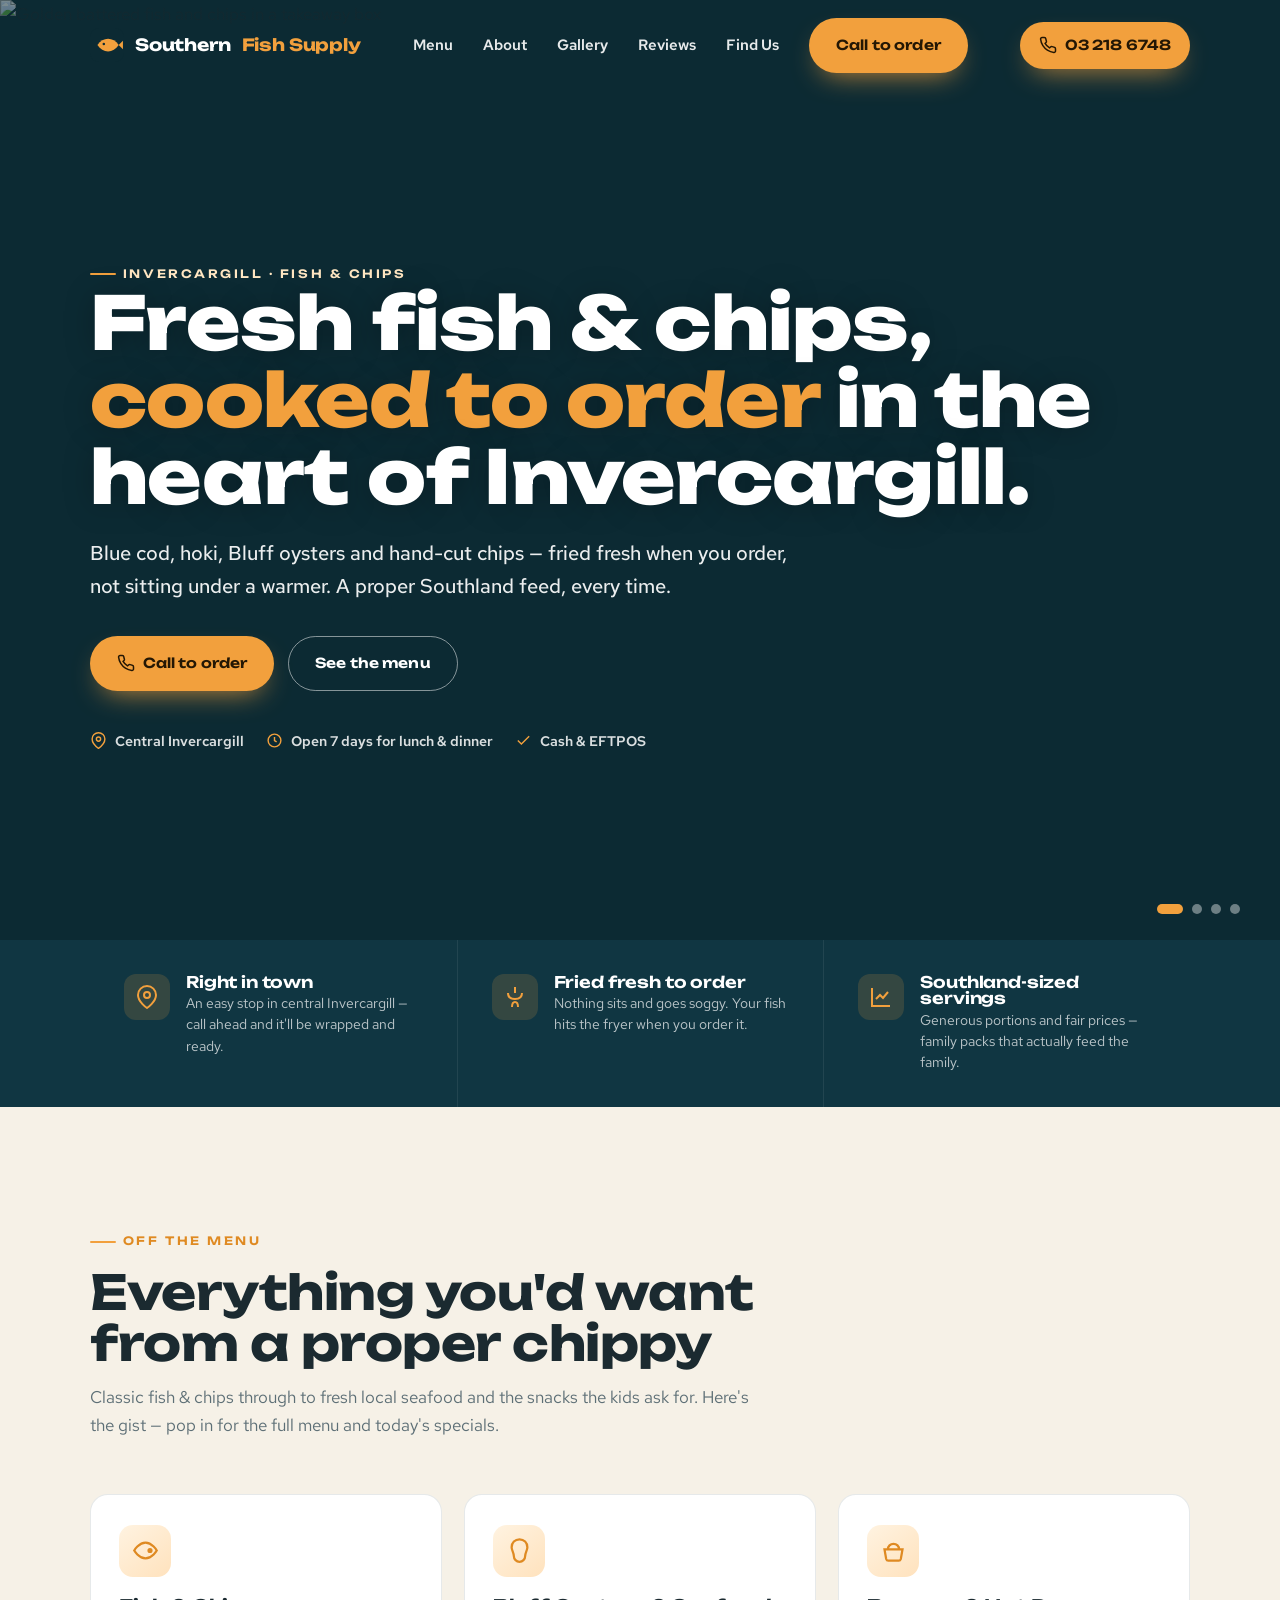
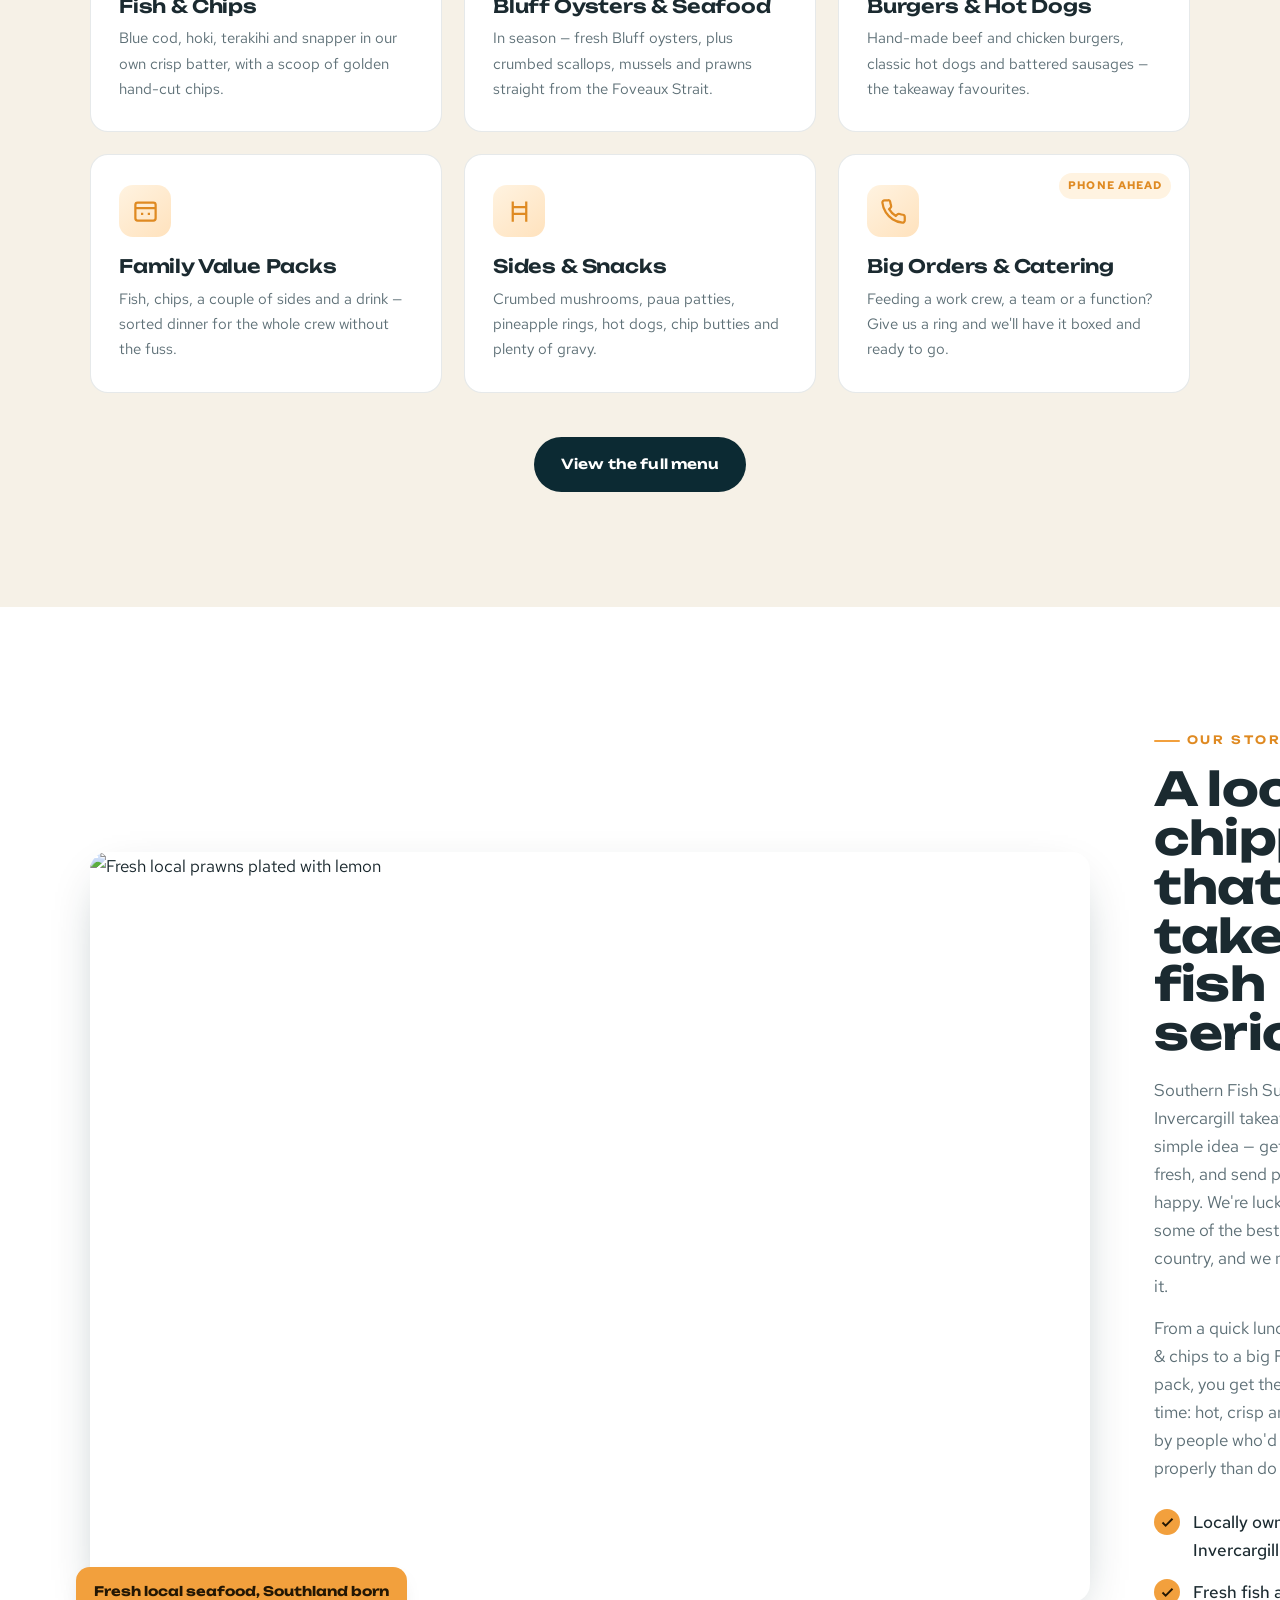
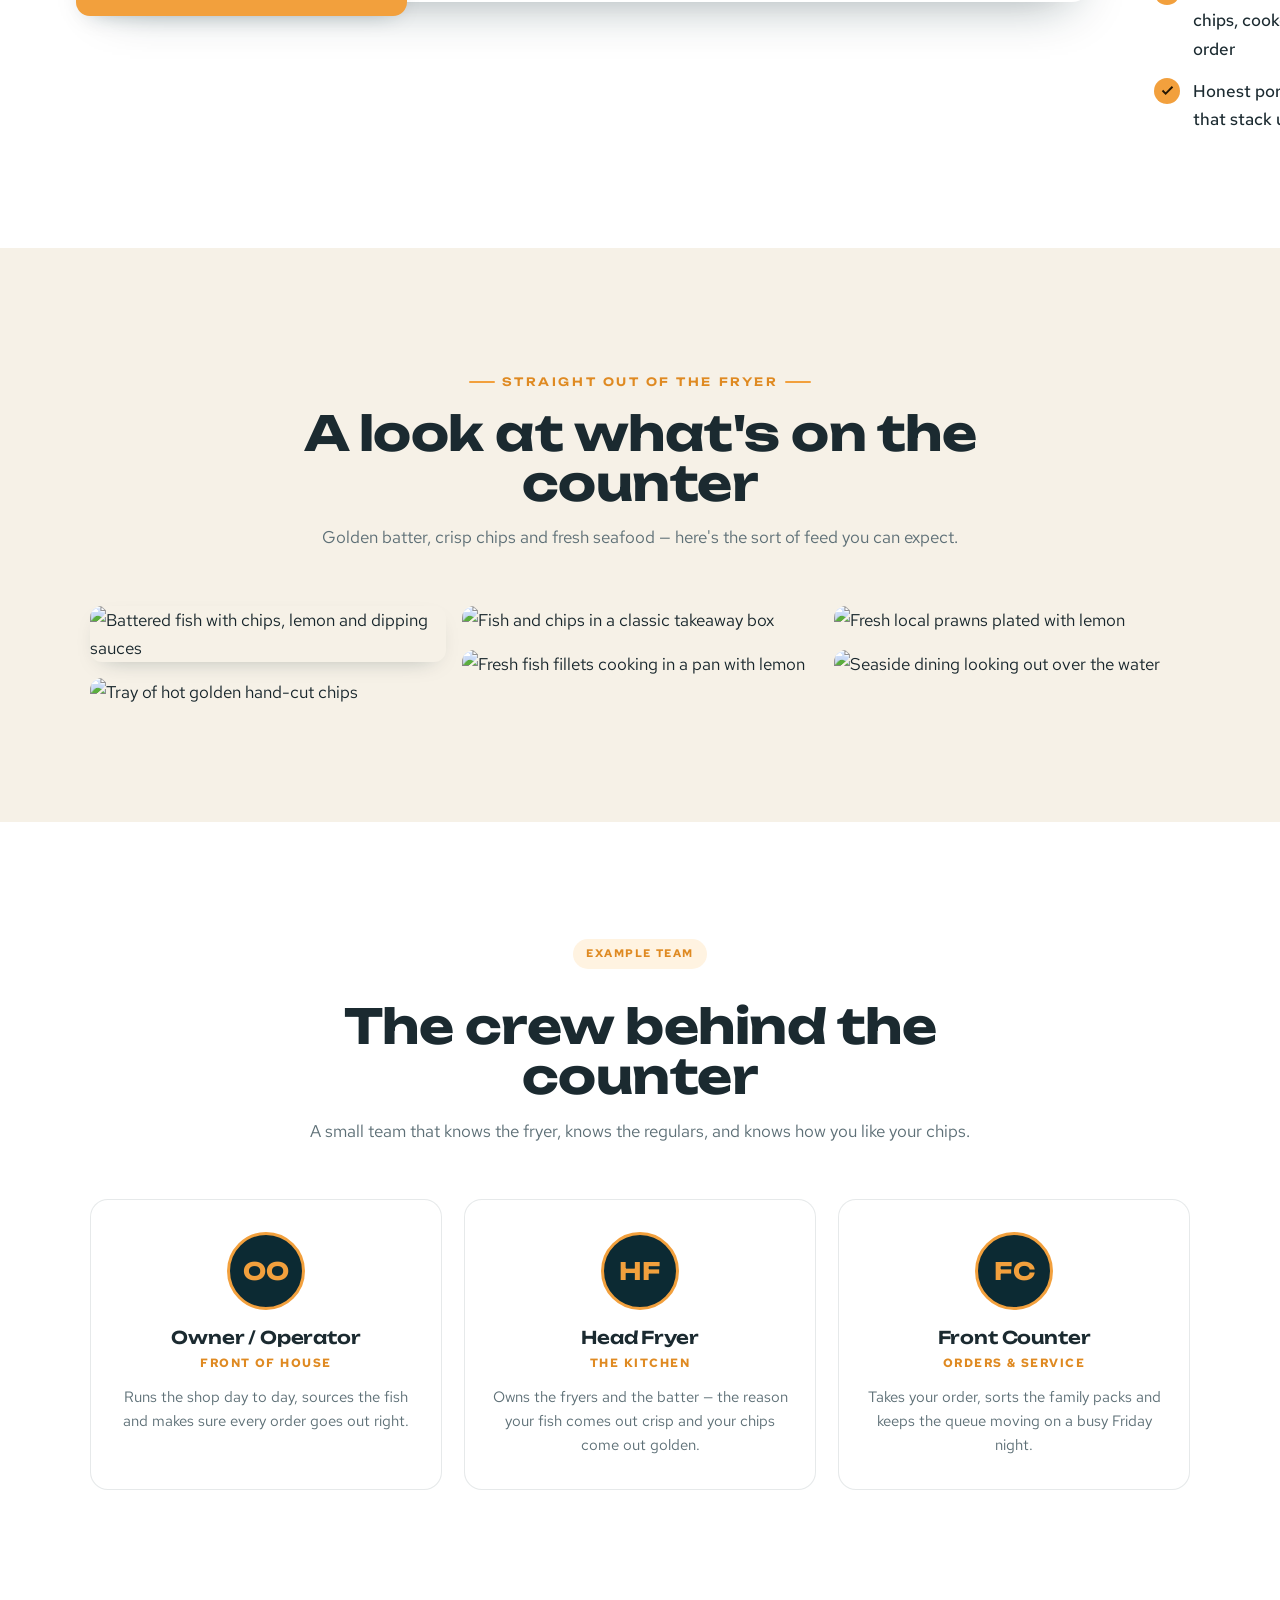
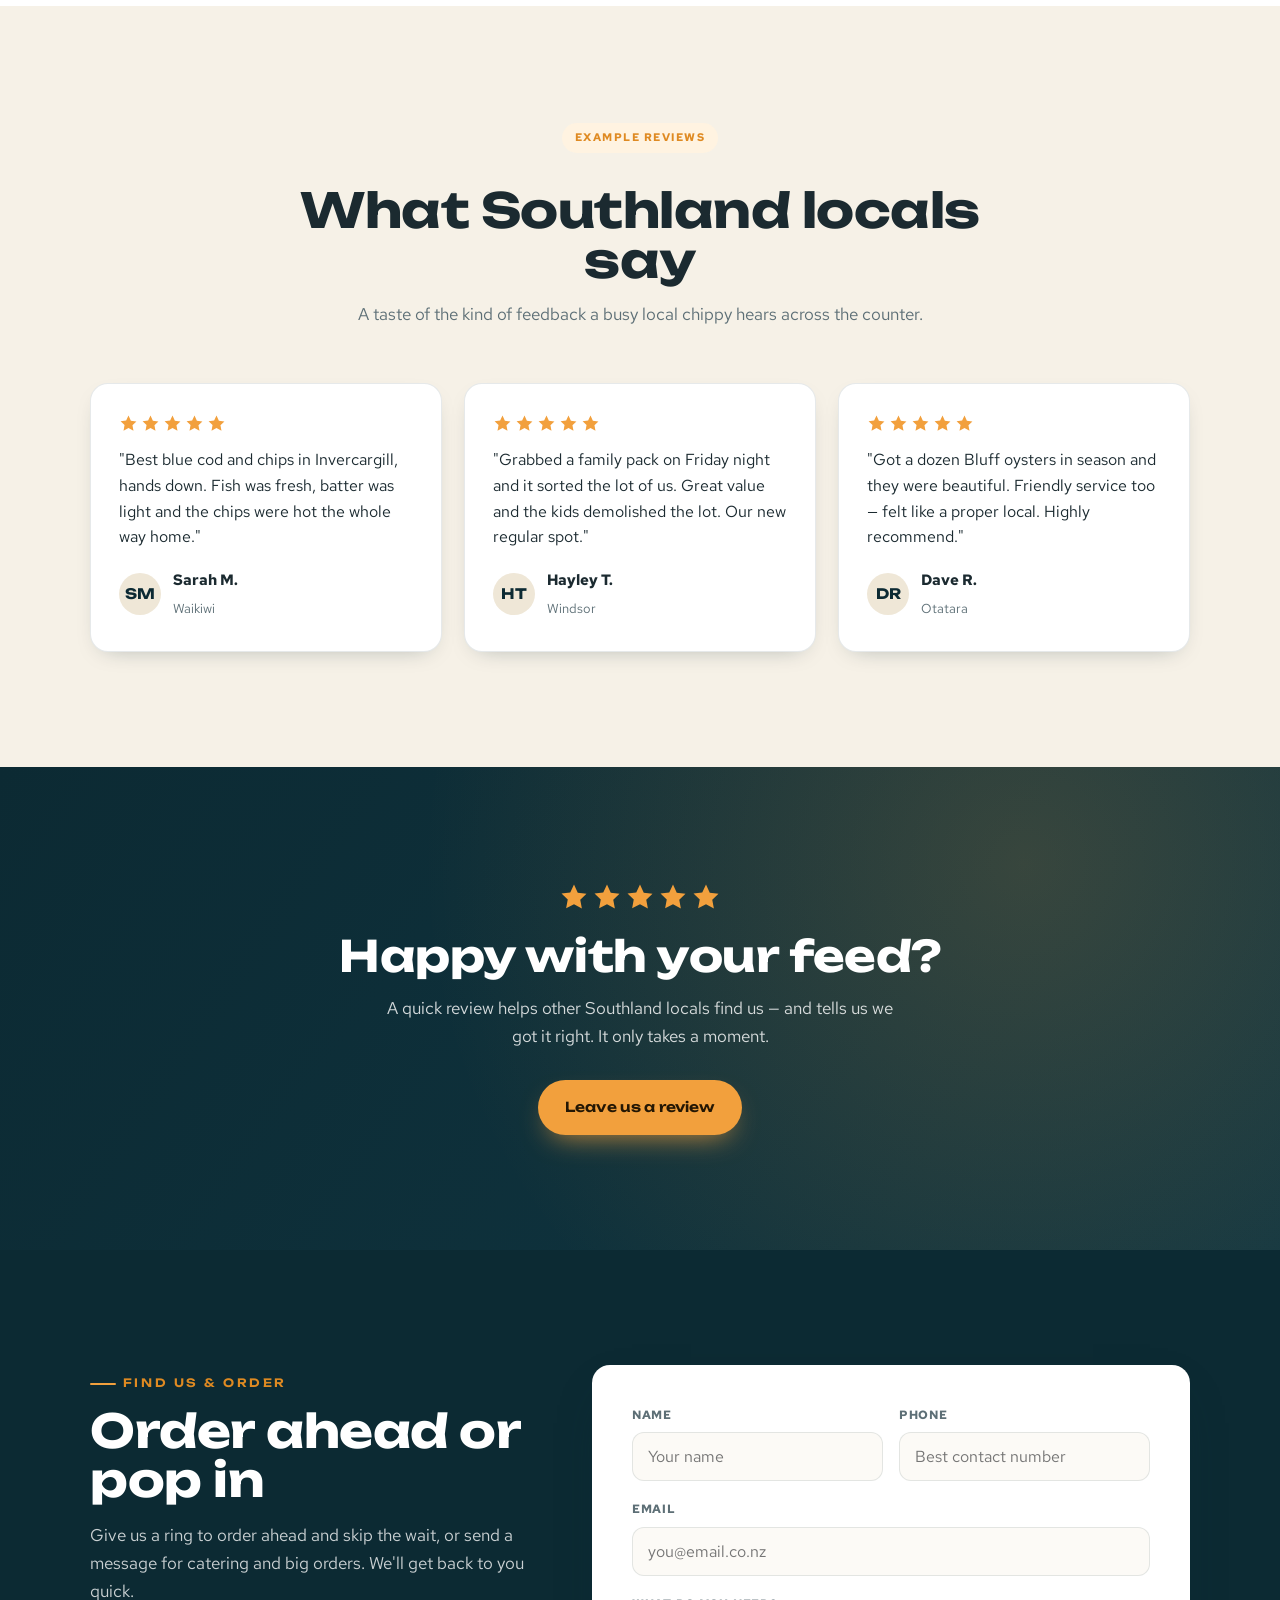
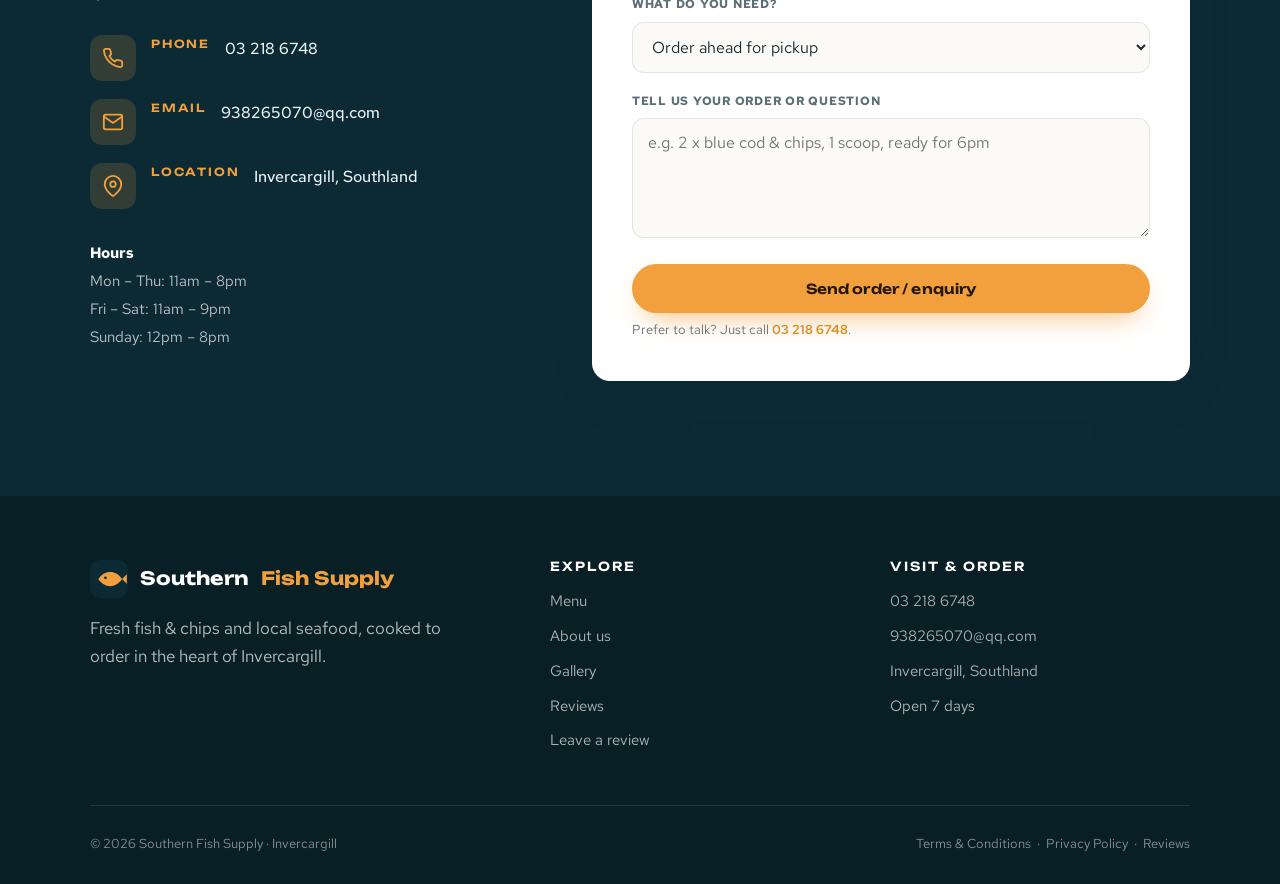
==== index.html @ b146ab77 "Initial build: Southern Fish Supply" ====
<!DOCTYPE html>
<html lang="en-NZ">
<head>
<meta charset="UTF-8">
<meta name="viewport" content="width=device-width, initial-scale=1">
<title>Southern Fish Supply | Fish &amp; Chips, Invercargill</title>
<meta name="description" content="Fresh fish &amp; chips cooked to order in the heart of Invercargill. Blue cod, Bluff oysters, hand-cut chips and family packs from Southern Fish Supply.">
<link rel="icon" href="favicon.svg" type="image/svg+xml">
<meta property="og:type" content="website">
<meta property="og:title" content="Southern Fish Supply | Fish & Chips, Invercargill">
<meta property="og:description" content="Fresh fish & chips cooked to order in the heart of Invercargill — blue cod, Bluff oysters, hand-cut chips and big family packs.">
<meta property="og:image" content="https://images.unsplash.com/photo-1580217593608-61931cefc821?auto=format&fit=crop&w=1200&q=72">
<link rel="preconnect" href="https://fonts.googleapis.com">
<link rel="preconnect" href="https://fonts.gstatic.com" crossorigin>
<link href="https://fonts.googleapis.com/css2?family=Unbounded:wght@400;600;700;800&family=Red+Hat+Text:ital,wght@0,400;0,500;0,600;0,700;1,400&display=swap" rel="stylesheet">
<link rel="preconnect" href="https://images.unsplash.com">
<link rel="stylesheet" href="styles.css">
</head>
<body>

<!-- intro -->
<div id="intro">
  <div class="intro-mark">Southern <span>Fish Supply</span></div>
  <div class="intro-line"></div>
</div>

<!-- nav -->
<header class="nav">
  <div class="wrap nav-inner">
    <a href="index.html" class="brand"><img src="favicon.svg" alt="Southern Fish Supply logo">Southern <b>Fish&nbsp;Supply</b></a>
    <nav class="nav-links">
      <a class="lnk" href="#menu">Menu</a>
      <a class="lnk" href="#about">About</a>
      <a class="lnk" href="#gallery">Gallery</a>
      <a class="lnk" href="#reviews">Reviews</a>
      <a class="lnk" href="#contact">Find Us</a>
      <a class="btn btn-gold" href="tel:+6432186748">Call to order</a>
    </nav>
    <div class="nav-cta">
      <a class="btn btn-gold" href="tel:+6432186748" style="padding:11px 18px">
        <svg viewBox="0 0 24 24" fill="none" stroke="currentColor" stroke-width="2"><path d="M22 16.92v3a2 2 0 0 1-2.18 2 19.79 19.79 0 0 1-8.63-3.07 19.5 19.5 0 0 1-6-6 19.79 19.79 0 0 1-3.07-8.67A2 2 0 0 1 4.11 2h3a2 2 0 0 1 2 1.72c.13.96.36 1.9.7 2.81a2 2 0 0 1-.45 2.11L8.09 9.91a16 16 0 0 0 6 6l1.27-1.27a2 2 0 0 1 2.11-.45c.91.34 1.85.57 2.81.7A2 2 0 0 1 22 16.92z"/></svg>
        <span class="btn-phone-text">03 218 6748</span>
      </a>
      <button class="menu-btn" aria-label="Open menu"><span></span><span></span><span></span></button>
    </div>
  </div>
</header>

<!-- hero -->
<section class="hero" id="top">
  <div class="hero-slides">
    <div class="hero-slide active"><img src="https://images.unsplash.com/photo-1579208030886-b937da0925dc?auto=format&fit=crop&w=1900&q=72" alt="Golden battered fish and chips in a takeaway box" fetchpriority="high" width="1900" height="1267"></div>
    <div class="hero-slide"><img src="https://images.unsplash.com/photo-1580217593608-61931cefc821?auto=format&fit=crop&w=1900&q=72" alt="Battered fish with chips, lemon and sauces" loading="lazy" width="1900" height="1267"></div>
    <div class="hero-slide"><img src="https://images.unsplash.com/photo-1576107232684-1279f390859f?auto=format&fit=crop&w=1900&q=72" alt="Tray of hot golden hand-cut chips" loading="lazy" width="1900" height="1267"></div>
    <div class="hero-slide"><img src="https://images.unsplash.com/photo-1485921325833-c519f76c4927?auto=format&fit=crop&w=1900&q=72" alt="Fresh fish fillets cooking in a pan with lemon" loading="lazy" width="1900" height="1267"></div>
  </div>
  <div class="hero-scrim"></div>
  <div class="wrap hero-inner">
    <span class="eyebrow hero-eyebrow">Invercargill · Fish &amp; Chips</span>
    <h1>Fresh fish &amp; chips, <em>cooked to order</em> in the heart of Invercargill.</h1>
    <p class="hero-sub">Blue cod, hoki, Bluff oysters and hand-cut chips — fried fresh when you order, not sitting under a warmer. A proper Southland feed, every time.</p>
    <div class="hero-cta">
      <a class="btn btn-gold" href="tel:+6432186748">
        <svg viewBox="0 0 24 24" fill="none" stroke="currentColor" stroke-width="2"><path d="M22 16.92v3a2 2 0 0 1-2.18 2 19.79 19.79 0 0 1-8.63-3.07 19.5 19.5 0 0 1-6-6 19.79 19.79 0 0 1-3.07-8.67A2 2 0 0 1 4.11 2h3a2 2 0 0 1 2 1.72c.13.96.36 1.9.7 2.81a2 2 0 0 1-.45 2.11L8.09 9.91a16 16 0 0 0 6 6l1.27-1.27a2 2 0 0 1 2.11-.45c.91.34 1.85.57 2.81.7A2 2 0 0 1 22 16.92z"/></svg>
        Call to order
      </a>
      <a class="btn btn-ghost" href="#menu">See the menu</a>
    </div>
    <div class="hero-meta">
      <span><svg viewBox="0 0 24 24" fill="none" stroke="currentColor" stroke-width="2"><path d="M21 10c0 7-9 13-9 13s-9-6-9-13a9 9 0 0 1 18 0z"/><circle cx="12" cy="10" r="3"/></svg> Central Invercargill</span>
      <span><svg viewBox="0 0 24 24" fill="none" stroke="currentColor" stroke-width="2"><circle cx="12" cy="12" r="9"/><path d="M12 7v5l3 2"/></svg> Open 7 days for lunch &amp; dinner</span>
      <span><svg viewBox="0 0 24 24" fill="none" stroke="currentColor" stroke-width="2"><path d="M20 6 9 17l-5-5"/></svg> Cash &amp; EFTPOS</span>
    </div>
  </div>
  <div class="hero-dots">
    <button class="on" aria-label="Slide 1"></button>
    <button aria-label="Slide 2"></button>
    <button aria-label="Slide 3"></button>
    <button aria-label="Slide 4"></button>
  </div>
</section>

<!-- trust strip -->
<section class="trust">
  <div class="wrap">
    <div class="trust-grid">
      <div class="trust-item">
        <div class="ic"><svg viewBox="0 0 24 24" fill="none" stroke="currentColor" stroke-width="2"><path d="M21 10c0 7-9 13-9 13s-9-6-9-13a9 9 0 0 1 18 0z"/><circle cx="12" cy="10" r="3"/></svg></div>
        <div><h4>Right in town</h4><p>An easy stop in central Invercargill — call ahead and it'll be wrapped and ready.</p></div>
      </div>
      <div class="trust-item">
        <div class="ic"><svg viewBox="0 0 24 24" fill="none" stroke="currentColor" stroke-width="2"><path d="M12 2v6"/><path d="M5 8c0 4 3 6 7 6s7-2 7-6"/><path d="M9 22c0-3 1-5 3-5s3 2 3 5"/></svg></div>
        <div><h4>Fried fresh to order</h4><p>Nothing sits and goes soggy. Your fish hits the fryer when you order it.</p></div>
      </div>
      <div class="trust-item">
        <div class="ic"><svg viewBox="0 0 24 24" fill="none" stroke="currentColor" stroke-width="2"><path d="M3 3v18h18"/><path d="M7 14l4-4 3 3 5-6"/></svg></div>
        <div><h4>Southland-sized servings</h4><p>Generous portions and fair prices — family packs that actually feed the family.</p></div>
      </div>
    </div>
  </div>
</section>

<!-- menu / services -->
<section id="menu" class="bg-bone">
  <div class="wrap">
    <div class="sec-head reveal">
      <span class="eyebrow">Off the menu</span>
      <h2>Everything you'd want from a proper chippy</h2>
      <p>Classic fish &amp; chips through to fresh local seafood and the snacks the kids ask for. Here's the gist — pop in for the full menu and today's specials.</p>
    </div>
    <div class="cards">
      <div class="card reveal">
        <div class="ic"><svg viewBox="0 0 24 24" fill="none" stroke="currentColor" stroke-width="2"><path d="M2 12s4-7 10-7 10 7 10 7-4 7-10 7S2 12 2 12z"/><circle cx="16" cy="12" r="1.3" fill="currentColor"/></svg></div>
        <h3>Fish &amp; Chips</h3>
        <p>Blue cod, hoki, terakihi and snapper in our own crisp batter, with a scoop of golden hand-cut chips.</p>
      </div>
      <div class="card reveal d1">
        <div class="ic"><svg viewBox="0 0 24 24" fill="none" stroke="currentColor" stroke-width="2"><path d="M12 2C8 2 5 5 5 9c0 3 2 5 2 8a5 5 0 0 0 10 0c0-3 2-5 2-8 0-4-3-7-7-7z"/></svg></div>
        <h3>Bluff Oysters &amp; Seafood</h3>
        <p>In season — fresh Bluff oysters, plus crumbed scallops, mussels and prawns straight from the Foveaux Strait.</p>
      </div>
      <div class="card reveal d2">
        <div class="ic"><svg viewBox="0 0 24 24" fill="none" stroke="currentColor" stroke-width="2"><path d="M4 11h16l-1.5 8.5a2 2 0 0 1-2 1.5H7.5a2 2 0 0 1-2-1.5L4 11z"/><path d="M7 11a5 5 0 0 1 10 0"/></svg></div>
        <h3>Burgers &amp; Hot Dogs</h3>
        <p>Hand-made beef and chicken burgers, classic hot dogs and battered sausages — the takeaway favourites.</p>
      </div>
      <div class="card reveal">
        <div class="ic"><svg viewBox="0 0 24 24" fill="none" stroke="currentColor" stroke-width="2"><rect x="3" y="4" width="18" height="16" rx="2"/><path d="M3 9h18"/><path d="M8 14h2M14 14h2"/></svg></div>
        <h3>Family Value Packs</h3>
        <p>Fish, chips, a couple of sides and a drink — sorted dinner for the whole crew without the fuss.</p>
      </div>
      <div class="card reveal d1">
        <div class="ic"><svg viewBox="0 0 24 24" fill="none" stroke="currentColor" stroke-width="2"><path d="M6 3v18M18 3v18M6 8h12M6 14h12"/></svg></div>
        <h3>Sides &amp; Snacks</h3>
        <p>Crumbed mushrooms, paua patties, pineapple rings, hot dogs, chip butties and plenty of gravy.</p>
      </div>
      <div class="card reveal d2">
        <span class="tag">Phone ahead</span>
        <div class="ic"><svg viewBox="0 0 24 24" fill="none" stroke="currentColor" stroke-width="2"><path d="M22 16.92v3a2 2 0 0 1-2.18 2 19.79 19.79 0 0 1-8.63-3.07 19.5 19.5 0 0 1-6-6 19.79 19.79 0 0 1-3.07-8.67A2 2 0 0 1 4.11 2h3a2 2 0 0 1 2 1.72c.13.96.36 1.9.7 2.81a2 2 0 0 1-.45 2.11L8.09 9.91a16 16 0 0 0 6 6l1.27-1.27a2 2 0 0 1 2.11-.45c.91.34 1.85.57 2.81.7A2 2 0 0 1 22 16.92z"/></svg></div>
        <h3>Big Orders &amp; Catering</h3>
        <p>Feeding a work crew, a team or a function? Give us a ring and we'll have it boxed and ready to go.</p>
      </div>
    </div>
    <div style="text-align:center;margin-top:44px" class="reveal">
      <a class="btn btn-dark" href="menu.html">View the full menu</a>
    </div>
  </div>
</section>

<!-- about -->
<section id="about">
  <div class="wrap split">
    <div class="about-img reveal">
      <img src="https://images.unsplash.com/photo-1559737558-2f5a35f4523b?auto=format&fit=crop&w=1000&q=72" alt="Fresh local prawns plated with lemon" loading="lazy" width="1000" height="750">
      <div class="corner">Fresh local seafood, Southland born</div>
    </div>
    <div class="about-copy reveal d1">
      <span class="eyebrow">Our story</span>
      <h2>A local chippy that takes fish seriously</h2>
      <p>Southern Fish Supply is an Invercargill takeaway built on one simple idea — get good fish, cook it fresh, and send people home happy. We're lucky to sit so close to some of the best seafood in the country, and we make the most of it.</p>
      <p>From a quick lunchtime feed of fish &amp; chips to a big Friday-night family pack, you get the same thing every time: hot, crisp and made to order by people who'd rather do it properly than do it fast.</p>
      <ul class="checklist">
        <li><span class="tick"><svg viewBox="0 0 24 24" fill="none" stroke="currentColor" stroke-width="3"><path d="M20 6 9 17l-5-5"/></svg></span>Locally owned and run in Invercargill</li>
        <li><span class="tick"><svg viewBox="0 0 24 24" fill="none" stroke="currentColor" stroke-width="3"><path d="M20 6 9 17l-5-5"/></svg></span>Fresh fish and hand-cut chips, cooked when you order</li>
        <li><span class="tick"><svg viewBox="0 0 24 24" fill="none" stroke="currentColor" stroke-width="3"><path d="M20 6 9 17l-5-5"/></svg></span>Honest portions and prices that stack up</li>
      </ul>
    </div>
  </div>
</section>

<!-- gallery -->
<section id="gallery" class="bg-bone">
  <div class="wrap">
    <div class="sec-head center reveal">
      <span class="eyebrow center">Straight out of the fryer</span>
      <h2>A look at what's on the counter</h2>
      <p>Golden batter, crisp chips and fresh seafood — here's the sort of feed you can expect.</p>
    </div>
    <div class="gallery reveal">
      <figure><img src="https://images.unsplash.com/photo-1580217593608-61931cefc821?auto=format&w=800&q=70" alt="Battered fish with chips, lemon and dipping sauces" loading="lazy"></figure>
      <figure><img src="https://images.unsplash.com/photo-1576107232684-1279f390859f?auto=format&w=800&q=70" alt="Tray of hot golden hand-cut chips" loading="lazy"></figure>
      <figure><img src="https://images.unsplash.com/photo-1579208030886-b937da0925dc?auto=format&w=800&q=70" alt="Fish and chips in a classic takeaway box" loading="lazy"></figure>
      <figure><img src="https://images.unsplash.com/photo-1485921325833-c519f76c4927?auto=format&w=800&q=70" alt="Fresh fish fillets cooking in a pan with lemon" loading="lazy"></figure>
      <figure><img src="https://images.unsplash.com/photo-1559737558-2f5a35f4523b?auto=format&w=800&q=70" alt="Fresh local prawns plated with lemon" loading="lazy"></figure>
      <figure><img src="https://images.unsplash.com/photo-1559339352-11d035aa65de?auto=format&w=800&q=70" alt="Seaside dining looking out over the water" loading="lazy"></figure>
    </div>
  </div>
</section>

<!-- crew -->
<section id="crew">
  <div class="wrap">
    <div class="sec-head center reveal">
      <span class="badge">Example team</span>
      <h2>The crew behind the counter</h2>
      <p>A small team that knows the fryer, knows the regulars, and knows how you like your chips.</p>
    </div>
    <div class="crew">
      <div class="crew-card reveal">
        <div class="avatar">OO</div>
        <h3>Owner / Operator</h3>
        <div class="role-sub">Front of house</div>
        <p>Runs the shop day to day, sources the fish and makes sure every order goes out right.</p>
      </div>
      <div class="crew-card reveal d1">
        <div class="avatar">HF</div>
        <h3>Head Fryer</h3>
        <div class="role-sub">The kitchen</div>
        <p>Owns the fryers and the batter — the reason your fish comes out crisp and your chips come out golden.</p>
      </div>
      <div class="crew-card reveal d2">
        <div class="avatar">FC</div>
        <h3>Front Counter</h3>
        <div class="role-sub">Orders &amp; service</div>
        <p>Takes your order, sorts the family packs and keeps the queue moving on a busy Friday night.</p>
      </div>
    </div>
  </div>
</section>

<!-- reviews -->
<section id="reviews" class="bg-bone">
  <div class="wrap">
    <div class="sec-head center reveal">
      <span class="badge">Example reviews</span>
      <h2>What Southland locals say</h2>
      <p>A taste of the kind of feedback a busy local chippy hears across the counter.</p>
    </div>
    <div class="reviews">
      <div class="review-card reveal">
        <div class="stars">
          <svg viewBox="0 0 24 24" fill="currentColor"><path d="M12 2l3 6.5 7 .9-5 4.8 1.3 7-6.3-3.4L5.7 21l1.3-7-5-4.8 7-.9z"/></svg>
          <svg viewBox="0 0 24 24" fill="currentColor"><path d="M12 2l3 6.5 7 .9-5 4.8 1.3 7-6.3-3.4L5.7 21l1.3-7-5-4.8 7-.9z"/></svg>
          <svg viewBox="0 0 24 24" fill="currentColor"><path d="M12 2l3 6.5 7 .9-5 4.8 1.3 7-6.3-3.4L5.7 21l1.3-7-5-4.8 7-.9z"/></svg>
          <svg viewBox="0 0 24 24" fill="currentColor"><path d="M12 2l3 6.5 7 .9-5 4.8 1.3 7-6.3-3.4L5.7 21l1.3-7-5-4.8 7-.9z"/></svg>
          <svg viewBox="0 0 24 24" fill="currentColor"><path d="M12 2l3 6.5 7 .9-5 4.8 1.3 7-6.3-3.4L5.7 21l1.3-7-5-4.8 7-.9z"/></svg>
        </div>
        <p class="quote">"Best blue cod and chips in Invercargill, hands down. Fish was fresh, batter was light and the chips were hot the whole way home."</p>
        <div class="who"><span class="ini">SM</span><div><b>Sarah M.</b><span>Waikiwi</span></div></div>
      </div>
      <div class="review-card reveal d1">
        <div class="stars">
          <svg viewBox="0 0 24 24" fill="currentColor"><path d="M12 2l3 6.5 7 .9-5 4.8 1.3 7-6.3-3.4L5.7 21l1.3-7-5-4.8 7-.9z"/></svg>
          <svg viewBox="0 0 24 24" fill="currentColor"><path d="M12 2l3 6.5 7 .9-5 4.8 1.3 7-6.3-3.4L5.7 21l1.3-7-5-4.8 7-.9z"/></svg>
          <svg viewBox="0 0 24 24" fill="currentColor"><path d="M12 2l3 6.5 7 .9-5 4.8 1.3 7-6.3-3.4L5.7 21l1.3-7-5-4.8 7-.9z"/></svg>
          <svg viewBox="0 0 24 24" fill="currentColor"><path d="M12 2l3 6.5 7 .9-5 4.8 1.3 7-6.3-3.4L5.7 21l1.3-7-5-4.8 7-.9z"/></svg>
          <svg viewBox="0 0 24 24" fill="currentColor"><path d="M12 2l3 6.5 7 .9-5 4.8 1.3 7-6.3-3.4L5.7 21l1.3-7-5-4.8 7-.9z"/></svg>
        </div>
        <p class="quote">"Grabbed a family pack on Friday night and it sorted the lot of us. Great value and the kids demolished the lot. Our new regular spot."</p>
        <div class="who"><span class="ini">HT</span><div><b>Hayley T.</b><span>Windsor</span></div></div>
      </div>
      <div class="review-card reveal d2">
        <div class="stars">
          <svg viewBox="0 0 24 24" fill="currentColor"><path d="M12 2l3 6.5 7 .9-5 4.8 1.3 7-6.3-3.4L5.7 21l1.3-7-5-4.8 7-.9z"/></svg>
          <svg viewBox="0 0 24 24" fill="currentColor"><path d="M12 2l3 6.5 7 .9-5 4.8 1.3 7-6.3-3.4L5.7 21l1.3-7-5-4.8 7-.9z"/></svg>
          <svg viewBox="0 0 24 24" fill="currentColor"><path d="M12 2l3 6.5 7 .9-5 4.8 1.3 7-6.3-3.4L5.7 21l1.3-7-5-4.8 7-.9z"/></svg>
          <svg viewBox="0 0 24 24" fill="currentColor"><path d="M12 2l3 6.5 7 .9-5 4.8 1.3 7-6.3-3.4L5.7 21l1.3-7-5-4.8 7-.9z"/></svg>
          <svg viewBox="0 0 24 24" fill="currentColor"><path d="M12 2l3 6.5 7 .9-5 4.8 1.3 7-6.3-3.4L5.7 21l1.3-7-5-4.8 7-.9z"/></svg>
        </div>
        <p class="quote">"Got a dozen Bluff oysters in season and they were beautiful. Friendly service too — felt like a proper local. Highly recommend."</p>
        <div class="who"><span class="ini">DR</span><div><b>Dave R.</b><span>Otatara</span></div></div>
      </div>
    </div>
  </div>
</section>

<!-- review funnel banner -->
<section class="funnel">
  <div class="wrap">
    <div class="stars reveal">
      <svg viewBox="0 0 24 24" fill="currentColor"><path d="M12 2l3 6.5 7 .9-5 4.8 1.3 7-6.3-3.4L5.7 21l1.3-7-5-4.8 7-.9z"/></svg>
      <svg viewBox="0 0 24 24" fill="currentColor"><path d="M12 2l3 6.5 7 .9-5 4.8 1.3 7-6.3-3.4L5.7 21l1.3-7-5-4.8 7-.9z"/></svg>
      <svg viewBox="0 0 24 24" fill="currentColor"><path d="M12 2l3 6.5 7 .9-5 4.8 1.3 7-6.3-3.4L5.7 21l1.3-7-5-4.8 7-.9z"/></svg>
      <svg viewBox="0 0 24 24" fill="currentColor"><path d="M12 2l3 6.5 7 .9-5 4.8 1.3 7-6.3-3.4L5.7 21l1.3-7-5-4.8 7-.9z"/></svg>
      <svg viewBox="0 0 24 24" fill="currentColor"><path d="M12 2l3 6.5 7 .9-5 4.8 1.3 7-6.3-3.4L5.7 21l1.3-7-5-4.8 7-.9z"/></svg>
    </div>
    <h2 class="reveal">Happy with your feed?</h2>
    <p class="reveal d1">A quick review helps other Southland locals find us — and tells us we got it right. It only takes a moment.</p>
    <a class="btn btn-gold reveal d2" href="review.html">Leave us a review</a>
  </div>
</section>

<!-- contact -->
<section id="contact" class="bg-sea">
  <div class="wrap contact-grid">
    <div class="contact-info reveal">
      <span class="eyebrow">Find us &amp; order</span>
      <h2>Order ahead or pop in</h2>
      <p class="lead">Give us a ring to order ahead and skip the wait, or send a message for catering and big orders. We'll get back to you quick.</p>
      <div class="cinfo">
        <a href="tel:+6432186748">
          <div class="ic"><svg viewBox="0 0 24 24" fill="none" stroke="currentColor" stroke-width="2"><path d="M22 16.92v3a2 2 0 0 1-2.18 2 19.79 19.79 0 0 1-8.63-3.07 19.5 19.5 0 0 1-6-6 19.79 19.79 0 0 1-3.07-8.67A2 2 0 0 1 4.11 2h3a2 2 0 0 1 2 1.72c.13.96.36 1.9.7 2.81a2 2 0 0 1-.45 2.11L8.09 9.91a16 16 0 0 0 6 6l1.27-1.27a2 2 0 0 1 2.11-.45c.91.34 1.85.57 2.81.7A2 2 0 0 1 22 16.92z"/></svg></div>
          <div><b>Phone</b><span>03 218 6748</span></div>
        </a>
        <a href="mailto:938265070@qq.com">
          <div class="ic"><svg viewBox="0 0 24 24" fill="none" stroke="currentColor" stroke-width="2"><rect x="2" y="4" width="20" height="16" rx="2"/><path d="m2 6 10 7L22 6"/></svg></div>
          <div><b>Email</b><span>938265070@qq.com</span></div>
        </a>
        <div>
          <div class="ic"><svg viewBox="0 0 24 24" fill="none" stroke="currentColor" stroke-width="2"><path d="M21 10c0 7-9 13-9 13s-9-6-9-13a9 9 0 0 1 18 0z"/><circle cx="12" cy="10" r="3"/></svg></div>
          <div><b>Location</b><span>Invercargill, Southland</span></div>
        </div>
      </div>
      <p class="hours">
        <b>Hours</b><br>
        Mon – Thu: 11am – 8pm<br>
        Fri – Sat: 11am – 9pm<br>
        Sunday: 12pm – 8pm
      </p>
    </div>
    <div class="reveal d1">
      <form class="card-form" action="https://formsubmit.co/ajax/938265070@qq.com" method="POST" data-ajax>
        <input type="hidden" name="_subject" value="New order/enquiry — Southern Fish Supply website">
        <input type="hidden" name="_template" value="table">
        <input type="hidden" name="_captcha" value="false">
        <div class="field-row">
          <div class="field">
            <label for="name">Name</label>
            <input id="name" name="Name" type="text" required placeholder="Your name">
          </div>
          <div class="field">
            <label for="phone">Phone</label>
            <input id="phone" name="Phone" type="tel" required placeholder="Best contact number">
          </div>
        </div>
        <div class="field">
          <label for="email">Email</label>
          <input id="email" name="Email" type="email" placeholder="you@email.co.nz">
        </div>
        <div class="field">
          <label for="otype">What do you need?</label>
          <select id="otype" name="Enquiry type">
            <option>Order ahead for pickup</option>
            <option>Family / value pack</option>
            <option>Catering or large order</option>
            <option>General question</option>
          </select>
        </div>
        <div class="field">
          <label for="msg">Tell us your order or question</label>
          <textarea id="msg" name="Message" required placeholder="e.g. 2 x blue cod &amp; chips, 1 scoop, ready for 6pm"></textarea>
        </div>
        <button class="btn btn-gold" type="submit" style="width:100%">Send order / enquiry</button>
        <p class="form-note">Prefer to talk? Just call <a href="tel:+6432186748" style="color:var(--gold-deep);font-weight:600">03 218 6748</a>.</p>
      </form>
      <div class="form-success">
        <div class="big"><svg viewBox="0 0 24 24" fill="none" stroke="currentColor" stroke-width="3"><path d="M20 6 9 17l-5-5"/></svg></div>
        <h3>Thanks — message sent!</h3>
        <p>We've got your order/enquiry and we'll be in touch shortly. Hungry now? Give us a call on 03 218 6748.</p>
      </div>
    </div>
  </div>
</section>

<!-- footer -->
<footer class="foot">
  <div class="wrap">
    <div class="foot-top">
      <div>
        <div class="foot-brand"><img src="favicon.svg" alt="">Southern <b>Fish&nbsp;Supply</b></div>
        <p style="max-width:34ch">Fresh fish &amp; chips and local seafood, cooked to order in the heart of Invercargill.</p>
      </div>
      <div class="foot-col">
        <h4>Explore</h4>
        <a href="#menu">Menu</a>
        <a href="#about">About us</a>
        <a href="#gallery">Gallery</a>
        <a href="#reviews">Reviews</a>
        <a href="review.html">Leave a review</a>
      </div>
      <div class="foot-col">
        <h4>Visit &amp; order</h4>
        <a href="tel:+6432186748">03 218 6748</a>
        <a href="mailto:938265070@qq.com">938265070@qq.com</a>
        <p>Invercargill, Southland</p>
        <p>Open 7 days</p>
      </div>
    </div>
    <div class="foot-bottom">
      <span>© <span id="yr">2026</span> Southern Fish Supply · Invercargill</span>
      <span>
        <a href="terms.html">Terms &amp; Conditions</a> &nbsp;·&nbsp;
        <a href="privacy.html">Privacy Policy</a> &nbsp;·&nbsp;
        <a href="review.html">Reviews</a>
      </span>
    </div>
  </div>
</footer>

<script src="script.js"></script>
</body>
</html>
---- styles.css ----
/* ===========================================================
   Southern Fish Supply — shared styles
   Archetype: Fresh  |  Fonts: Unbounded + Red Hat Text
   Accent: batter gold (#f2a03d)  |  Anchor: deep sea (#0c2a33)
   =========================================================== */

:root{
  --gold:#f2a03d;
  --gold-deep:#df8a22;
  --sea:#0c2a33;
  --sea-2:#103642;
  --ink:#1b2a30;
  --muted:#5d6f76;
  --bone:#f6f1e7;
  --bone-2:#efe7d7;
  --white:#ffffff;
  --line:rgba(16,40,48,.10);
  --radius:18px;
  --radius-sm:12px;
  --shadow:0 18px 50px -22px rgba(12,42,51,.45);
  --shadow-sm:0 8px 24px -14px rgba(12,42,51,.4);
  --maxw:1180px;
  --ease:cubic-bezier(.22,.61,.36,1);
}

*{box-sizing:border-box;margin:0;padding:0}
html{scroll-behavior:smooth;-webkit-text-size-adjust:100%}
body{
  font-family:"Red Hat Text",system-ui,sans-serif;
  color:var(--ink);
  background:var(--white);
  line-height:1.65;
  font-size:17px;
  overflow-x:hidden;
}
img{image-orientation:from-image;max-width:100%;display:block}
a{color:inherit;text-decoration:none}
h1,h2,h3,h4,.display{font-family:"Unbounded",system-ui,sans-serif;line-height:1.05;letter-spacing:-.01em;font-weight:700}

.wrap{max-width:var(--maxw);margin:0 auto;padding:0 clamp(20px,5vw,40px)}
.eyebrow{
  font-family:"Unbounded",sans-serif;font-weight:600;
  font-size:.72rem;letter-spacing:.22em;text-transform:uppercase;
  color:var(--gold-deep);display:inline-flex;align-items:center;gap:.6em;
}
.eyebrow::before{content:"";width:26px;height:2px;background:var(--gold);border-radius:2px}
.eyebrow.center::after{content:"";width:26px;height:2px;background:var(--gold);border-radius:2px}

section{padding:clamp(64px,9vw,118px) 0}
.bg-bone{background:var(--bone)}
.bg-bone-2{background:var(--bone-2)}
.bg-sea{background:var(--sea);color:#e9f1f2}

/* ---------- buttons ---------- */
.btn{
  display:inline-flex;align-items:center;justify-content:center;gap:.55em;
  font-family:"Unbounded",sans-serif;font-weight:600;font-size:.86rem;
  letter-spacing:.01em;padding:15px 26px;border-radius:999px;cursor:pointer;
  border:1.5px solid transparent;transition:transform .25s var(--ease),box-shadow .25s var(--ease),background .25s,color .25s;
  will-change:transform;white-space:nowrap;
}
.btn svg{width:18px;height:18px}
.btn-gold{background:var(--gold);color:#241704;box-shadow:0 12px 28px -12px rgba(242,160,61,.85)}
.btn-gold:hover{transform:translateY(-3px);background:var(--gold-deep);box-shadow:0 18px 34px -12px rgba(242,160,61,.9)}
.btn-ghost{background:transparent;border-color:rgba(255,255,255,.5);color:#fff}
.btn-ghost:hover{background:rgba(255,255,255,.12);transform:translateY(-3px)}
.btn-dark{background:var(--sea);color:#fff}
.btn-dark:hover{transform:translateY(-3px);background:var(--sea-2)}
.btn-outline{background:transparent;border-color:var(--ink);color:var(--ink)}
.btn-outline:hover{background:var(--ink);color:#fff;transform:translateY(-3px)}

/* ---------- intro overlay ---------- */
#intro{
  position:fixed;inset:0;z-index:2000;background:var(--sea);
  display:flex;align-items:center;justify-content:center;flex-direction:column;gap:18px;
  transition:opacity .7s var(--ease),visibility .7s;
}
#intro.gone{opacity:0;visibility:hidden}
.intro-mark{
  font-family:"Unbounded",sans-serif;font-weight:800;color:#fff;
  font-size:clamp(1.4rem,5vw,2.4rem);letter-spacing:.02em;
  opacity:0;transform:translateY(14px);animation:introUp .8s var(--ease) .15s forwards;
}
.intro-mark span{color:var(--gold)}
.intro-line{width:0;height:2px;background:var(--gold);border-radius:2px;animation:introLine 1.1s var(--ease) .45s forwards}
@keyframes introUp{to{opacity:1;transform:none}}
@keyframes introLine{to{width:150px}}

/* ---------- nav ---------- */
header.nav{
  position:fixed;top:0;left:0;right:0;z-index:1000;
  transition:background .35s,box-shadow .35s,padding .35s;
  padding:18px 0;
}
header.nav.scrolled{background:rgba(255,255,255,.92);backdrop-filter:blur(12px);box-shadow:0 4px 22px -16px rgba(12,42,51,.6);padding:11px 0}
.nav-inner{display:flex;align-items:center;justify-content:space-between;gap:20px}
.brand{display:flex;align-items:center;gap:11px;font-family:"Unbounded",sans-serif;font-weight:700;font-size:1.05rem;color:#fff;letter-spacing:-.01em}
.nav.scrolled .brand{color:var(--ink)}
.brand img{width:34px;height:34px;border-radius:9px}
.brand b{color:var(--gold)}
.nav-links{display:flex;align-items:center;gap:30px}
.nav-links a.lnk{font-weight:600;font-size:.92rem;color:rgba(255,255,255,.9);position:relative;transition:color .25s}
.nav.scrolled .nav-links a.lnk{color:var(--ink)}
.nav-links a.lnk::after{content:"";position:absolute;left:0;bottom:-6px;width:0;height:2px;background:var(--gold);transition:width .3s var(--ease)}
.nav-links a.lnk:hover::after{width:100%}
.nav-links a.lnk:hover{color:var(--gold)}
.nav-cta{display:flex;align-items:center;gap:12px}
.menu-btn{display:none;background:none;border:0;cursor:pointer;flex-direction:column;gap:5px;padding:6px}
.menu-btn span{width:24px;height:2px;background:#fff;border-radius:2px;transition:.3s}
.nav.scrolled .menu-btn span{background:var(--ink)}

@media(max-width:900px){
  .nav-links{
    position:fixed;inset:0 0 0 auto;width:min(80vw,320px);background:var(--sea);
    flex-direction:column;justify-content:center;gap:26px;transform:translateX(100%);
    transition:transform .4s var(--ease);box-shadow:-20px 0 60px -30px #000;
  }
  .nav-links.open{transform:none}
  .nav-links a.lnk{color:#fff;font-size:1.15rem}
  .nav.scrolled .nav-links a.lnk{color:#fff}
  .menu-btn{display:flex}
  .nav-cta .btn-phone-text{display:none}
}

/* ---------- hero ---------- */
.hero{position:relative;min-height:100svh;display:flex;align-items:flex-end;background:var(--sea);overflow:hidden}
.hero-slides{position:absolute;inset:0;z-index:0}
.hero-slide{position:absolute;inset:0;opacity:0;transition:opacity 1.6s var(--ease)}
.hero-slide img{width:100%;height:100%;object-fit:cover;filter:saturate(.92) contrast(1.04)}
.hero-slide.active{opacity:1}
.hero-scrim{position:absolute;inset:0;z-index:1;
  background:linear-gradient(180deg,rgba(12,42,51,.55) 0%,rgba(12,42,51,.42) 40%,rgba(12,42,51,.82) 100%);}
.hero-inner{position:relative;z-index:2;width:100%;padding-bottom:clamp(48px,8vh,96px);padding-top:140px}
.hero h1{color:#fff;font-size:clamp(2.3rem,6.4vw,4.6rem);font-weight:800;max-width:16ch;text-shadow:0 2px 30px rgba(0,0,0,.25)}
.hero h1 em{color:var(--gold);font-style:normal}
.hero-eyebrow{color:#ffe6c2}
.hero-sub{color:rgba(255,255,255,.92);font-size:clamp(1.02rem,2vw,1.22rem);max-width:54ch;margin-top:22px;font-weight:500}
.hero-cta{display:flex;flex-wrap:wrap;gap:14px;margin-top:34px}
.hero-meta{display:flex;flex-wrap:wrap;gap:22px;margin-top:38px;color:rgba(255,255,255,.85);font-size:.9rem;font-weight:600}
.hero-meta span{display:inline-flex;align-items:center;gap:8px}
.hero-meta svg{width:17px;height:17px;color:var(--gold)}
.hero-dots{position:absolute;bottom:26px;right:clamp(20px,5vw,40px);z-index:3;display:flex;gap:9px}
.hero-dots button{width:10px;height:10px;border-radius:50%;border:0;background:rgba(255,255,255,.4);cursor:pointer;padding:0;transition:.3s}
.hero-dots button.on{background:var(--gold);width:26px;border-radius:6px}

/* ---------- trust strip ---------- */
.trust{background:var(--sea-2);color:#eaf2f3;padding:0}
.trust-grid{display:grid;grid-template-columns:repeat(3,1fr)}
.trust-item{display:flex;gap:16px;align-items:flex-start;padding:34px clamp(18px,3vw,34px);border-left:1px solid rgba(255,255,255,.08)}
.trust-item:first-child{border-left:0}
.trust-item .ic{flex:none;width:46px;height:46px;border-radius:12px;background:rgba(242,160,61,.16);display:grid;place-items:center}
.trust-item svg{width:24px;height:24px;color:var(--gold)}
.trust-item h4{font-size:1rem;font-family:"Unbounded";font-weight:600;margin-bottom:3px;color:#fff}
.trust-item p{font-size:.88rem;color:rgba(255,255,255,.72);line-height:1.5}
@media(max-width:780px){.trust-grid{grid-template-columns:1fr}.trust-item{border-left:0;border-top:1px solid rgba(255,255,255,.08)}.trust-item:first-child{border-top:0}}

/* ---------- section heads ---------- */
.sec-head{max-width:680px;margin-bottom:54px}
.sec-head.center{margin-left:auto;margin-right:auto;text-align:center}
.sec-head h2{font-size:clamp(1.9rem,4.4vw,3rem);margin:16px 0 16px;font-weight:700}
.sec-head p{color:var(--muted);font-size:1.06rem}

/* ---------- services ---------- */
.cards{display:grid;grid-template-columns:repeat(3,1fr);gap:22px}
@media(max-width:880px){.cards{grid-template-columns:repeat(2,1fr)}}
@media(max-width:560px){.cards{grid-template-columns:1fr}}
.card{
  background:var(--white);border:1px solid var(--line);border-radius:var(--radius);
  padding:30px 28px;transition:transform .35s var(--ease),box-shadow .35s var(--ease),border-color .35s;
  position:relative;overflow:hidden;
}
.card::before{content:"";position:absolute;left:0;top:0;height:4px;width:0;background:var(--gold);transition:width .4s var(--ease)}
.card:hover{transform:translateY(-7px);box-shadow:var(--shadow);border-color:transparent}
.card:hover::before{width:100%}
.card .ic{width:52px;height:52px;border-radius:14px;background:linear-gradient(140deg,#fff3e1,#ffe2bd);display:grid;place-items:center;margin-bottom:20px}
.card .ic svg{width:27px;height:27px;color:var(--gold-deep)}
.card h3{font-size:1.16rem;font-weight:600;margin-bottom:9px}
.card p{color:var(--muted);font-size:.96rem}
.card .tag{position:absolute;top:18px;right:18px;font-size:.66rem;font-weight:700;letter-spacing:.1em;text-transform:uppercase;color:var(--gold-deep);background:#fff3e1;padding:4px 9px;border-radius:999px}

/* ---------- about ---------- */
.split{display:grid;grid-template-columns:1fr 1fr;gap:clamp(34px,5vw,72px);align-items:center}
@media(max-width:860px){.split{grid-template-columns:1fr}}
.about-img{position:relative}
.about-img img{width:100%;aspect-ratio:4/3;object-fit:cover;border-radius:var(--radius);box-shadow:var(--shadow);filter:saturate(.92) contrast(1.04)}
.about-img .corner{position:absolute;left:-14px;bottom:-14px;background:var(--gold);color:#241704;font-family:"Unbounded";font-weight:700;font-size:.82rem;padding:14px 18px;border-radius:14px;box-shadow:var(--shadow-sm);max-width:62%}
.checklist{list-style:none;margin-top:26px;display:grid;gap:14px}
.checklist li{display:flex;gap:13px;align-items:flex-start;font-weight:500}
.checklist .tick{flex:none;width:26px;height:26px;border-radius:50%;background:var(--gold);display:grid;place-items:center;margin-top:1px}
.checklist .tick svg{width:15px;height:15px;color:#241704}
.about-copy h2{font-size:clamp(1.9rem,4.4vw,2.9rem);margin:15px 0 18px}
.about-copy p{color:var(--muted);margin-bottom:14px}

/* ---------- crew ---------- */
.crew{display:grid;grid-template-columns:repeat(3,1fr);gap:22px}
@media(max-width:780px){.crew{grid-template-columns:1fr}}
.crew-card{background:#fff;border:1px solid var(--line);border-radius:var(--radius);padding:32px 26px;text-align:center;transition:transform .35s var(--ease),box-shadow .35s var(--ease)}
.crew-card:hover{transform:translateY(-6px);box-shadow:var(--shadow)}
.avatar{width:78px;height:78px;border-radius:50%;margin:0 auto 18px;display:grid;place-items:center;background:var(--sea);color:var(--gold);font-family:"Unbounded";font-weight:700;font-size:1.5rem;border:3px solid var(--gold)}
.crew-card h3{font-size:1.1rem;font-weight:600}
.crew-card .role-sub{color:var(--gold-deep);font-size:.78rem;font-weight:700;letter-spacing:.12em;text-transform:uppercase;margin:6px 0 11px}
.crew-card p{color:var(--muted);font-size:.92rem}
.badge{display:inline-block;font-size:.68rem;font-weight:700;letter-spacing:.14em;text-transform:uppercase;color:var(--gold-deep);background:#fff3e1;padding:6px 13px;border-radius:999px;margin-bottom:16px}

/* ---------- gallery (masonry, natural ratio) ---------- */
.gallery{column-count:3;column-gap:16px}
@media(max-width:860px){.gallery{column-count:2}}
@media(max-width:520px){.gallery{column-count:1}}
.gallery figure{break-inside:avoid;margin:0 0 16px;border-radius:var(--radius-sm);overflow:hidden;box-shadow:var(--shadow-sm);position:relative}
.gallery img{width:100%;height:auto;display:block;filter:saturate(.92) contrast(1.04);transition:transform .6s var(--ease)}
.gallery figure:hover img{transform:scale(1.05)}

/* ---------- reviews ---------- */
.reviews{display:grid;grid-template-columns:repeat(3,1fr);gap:22px}
@media(max-width:880px){.reviews{grid-template-columns:1fr}}
.review-card{background:#fff;border:1px solid var(--line);border-radius:var(--radius);padding:30px 28px;box-shadow:var(--shadow-sm)}
.stars{display:flex;gap:3px;margin-bottom:14px}
.stars svg{width:19px;height:19px;color:var(--gold)}
.review-card .quote{font-size:1rem;color:var(--ink);margin-bottom:18px;line-height:1.6}
.review-card .who{display:flex;align-items:center;gap:12px}
.review-card .who .ini{width:42px;height:42px;border-radius:50%;background:var(--bone-2);color:var(--sea);display:grid;place-items:center;font-family:"Unbounded";font-weight:700;font-size:.9rem}
.review-card .who b{display:block;font-size:.95rem}
.review-card .who span{font-size:.82rem;color:var(--muted)}

/* ---------- review funnel banner ---------- */
.funnel{background:linear-gradient(125deg,var(--sea),var(--sea-2));color:#fff;text-align:center;position:relative;overflow:hidden}
.funnel::after{content:"";position:absolute;inset:0;background:radial-gradient(circle at 80% 20%,rgba(242,160,61,.18),transparent 55%)}
.funnel .wrap{position:relative;z-index:1}
.funnel .stars{justify-content:center;margin-bottom:22px}
.funnel .stars svg{width:30px;height:30px}
.funnel h2{font-size:clamp(1.7rem,4.2vw,2.7rem);margin-bottom:14px;color:#fff}
.funnel p{color:rgba(255,255,255,.82);max-width:48ch;margin:0 auto 30px}

/* ---------- contact ---------- */
.contact-grid{display:grid;grid-template-columns:.85fr 1.15fr;gap:clamp(30px,5vw,60px)}
@media(max-width:860px){.contact-grid{grid-template-columns:1fr}}
.contact-info h2{font-size:clamp(1.9rem,4.4vw,2.9rem);margin:14px 0 16px;color:#fff}
.contact-info p.lead{color:rgba(255,255,255,.78);margin-bottom:30px}
.cinfo{display:grid;gap:18px;margin-bottom:30px}
.cinfo a,.cinfo div{display:flex;gap:15px;align-items:flex-start;color:#eaf2f3}
.cinfo .ic{flex:none;width:46px;height:46px;border-radius:12px;background:rgba(242,160,61,.16);display:grid;place-items:center}
.cinfo svg{width:22px;height:22px;color:var(--gold)}
.cinfo b{display:block;font-family:"Unbounded";font-size:.7rem;letter-spacing:.16em;text-transform:uppercase;color:var(--gold);margin-bottom:3px;font-weight:600}
.cinfo span{font-size:1.02rem;font-weight:500}
.hours{font-size:.92rem;color:rgba(255,255,255,.72);line-height:1.9}
.hours b{color:#fff}

form.card-form{background:#fff;border-radius:var(--radius);padding:clamp(24px,4vw,40px);box-shadow:var(--shadow)}
.field{margin-bottom:18px}
.field label{display:block;font-size:.78rem;font-weight:700;letter-spacing:.06em;text-transform:uppercase;color:var(--muted);margin-bottom:7px}
.field input,.field select,.field textarea{
  width:100%;padding:13px 15px;border:1.5px solid var(--line);border-radius:12px;
  font-family:inherit;font-size:1rem;color:var(--ink);background:#fcfaf6;transition:border-color .25s,box-shadow .25s;
}
.field textarea{resize:vertical;min-height:120px}
.field input:focus,.field select:focus,.field textarea:focus{outline:0;border-color:var(--gold);box-shadow:0 0 0 4px rgba(242,160,61,.15)}
.field-row{display:grid;grid-template-columns:1fr 1fr;gap:16px}
@media(max-width:520px){.field-row{grid-template-columns:1fr}}
.form-note{font-size:.82rem;color:var(--muted);margin-top:6px}
.form-success{display:none;text-align:center;padding:30px 10px}
.form-success.show{display:block;animation:introUp .5s var(--ease)}
.form-success .big{width:64px;height:64px;border-radius:50%;background:var(--gold);display:grid;place-items:center;margin:0 auto 16px}
.form-success .big svg{width:32px;height:32px;color:#241704}
.form-success h3{font-size:1.4rem;margin-bottom:8px}
.form-success p{color:var(--muted)}

/* ---------- footer ---------- */
footer.foot{background:#081f26;color:rgba(255,255,255,.7);padding:64px 0 30px}
.foot-top{display:grid;grid-template-columns:1.4fr 1fr 1fr;gap:40px;padding-bottom:42px;border-bottom:1px solid rgba(255,255,255,.1)}
@media(max-width:760px){.foot-top{grid-template-columns:1fr;gap:30px}}
.foot-brand{display:flex;align-items:center;gap:12px;font-family:"Unbounded";font-weight:700;color:#fff;font-size:1.15rem;margin-bottom:16px}
.foot-brand img{width:38px;height:38px;border-radius:10px}
.foot-brand b{color:var(--gold)}
.foot col,.foot-col{display:block}
.foot-col h4{color:#fff;font-family:"Unbounded";font-size:.78rem;letter-spacing:.16em;text-transform:uppercase;margin-bottom:16px;font-weight:600}
.foot-col a,.foot-col p{display:block;color:rgba(255,255,255,.66);font-size:.94rem;margin-bottom:10px;transition:color .25s}
.foot-col a:hover{color:var(--gold)}
.foot-bottom{display:flex;justify-content:space-between;flex-wrap:wrap;gap:12px;padding-top:26px;font-size:.84rem;color:rgba(255,255,255,.5)}
.foot-bottom a{color:rgba(255,255,255,.5)}
.foot-bottom a:hover{color:var(--gold)}

/* ---------- reveal animation ---------- */
.reveal{opacity:0;transform:translateY(30px);transition:opacity .8s var(--ease),transform .8s var(--ease)}
.reveal.in{opacity:1;transform:none}
.reveal.d1{transition-delay:.08s}.reveal.d2{transition-delay:.16s}.reveal.d3{transition-delay:.24s}.reveal.d4{transition-delay:.32s}

/* ---------- sub-page hero ---------- */
.page-hero{background:var(--sea);color:#fff;padding:160px 0 80px;text-align:center;position:relative;overflow:hidden}
.page-hero::after{content:"";position:absolute;inset:0;background:radial-gradient(circle at 70% 10%,rgba(242,160,61,.16),transparent 55%)}
.page-hero .wrap{position:relative;z-index:1}
.page-hero h1{font-size:clamp(2.2rem,5.5vw,3.6rem);margin:14px 0 12px}
.page-hero p{color:rgba(255,255,255,.8);max-width:60ch;margin:0 auto;font-size:1.05rem}

/* ---------- legal / prose ---------- */
.prose{max-width:780px;margin:0 auto}
.prose h2{font-size:1.5rem;margin:38px 0 14px;font-weight:600}
.prose p,.prose li{color:var(--muted);margin-bottom:14px}
.prose ul{padding-left:22px;margin-bottom:14px}
.prose a{color:var(--gold-deep);font-weight:600}

@media(prefers-reduced-motion:reduce){
  *{animation-duration:.001ms !important;animation-iteration-count:1 !important;transition-duration:.001ms !important;scroll-behavior:auto}
  .reveal{opacity:1;transform:none}
  .hero-slide{transition:none}
}
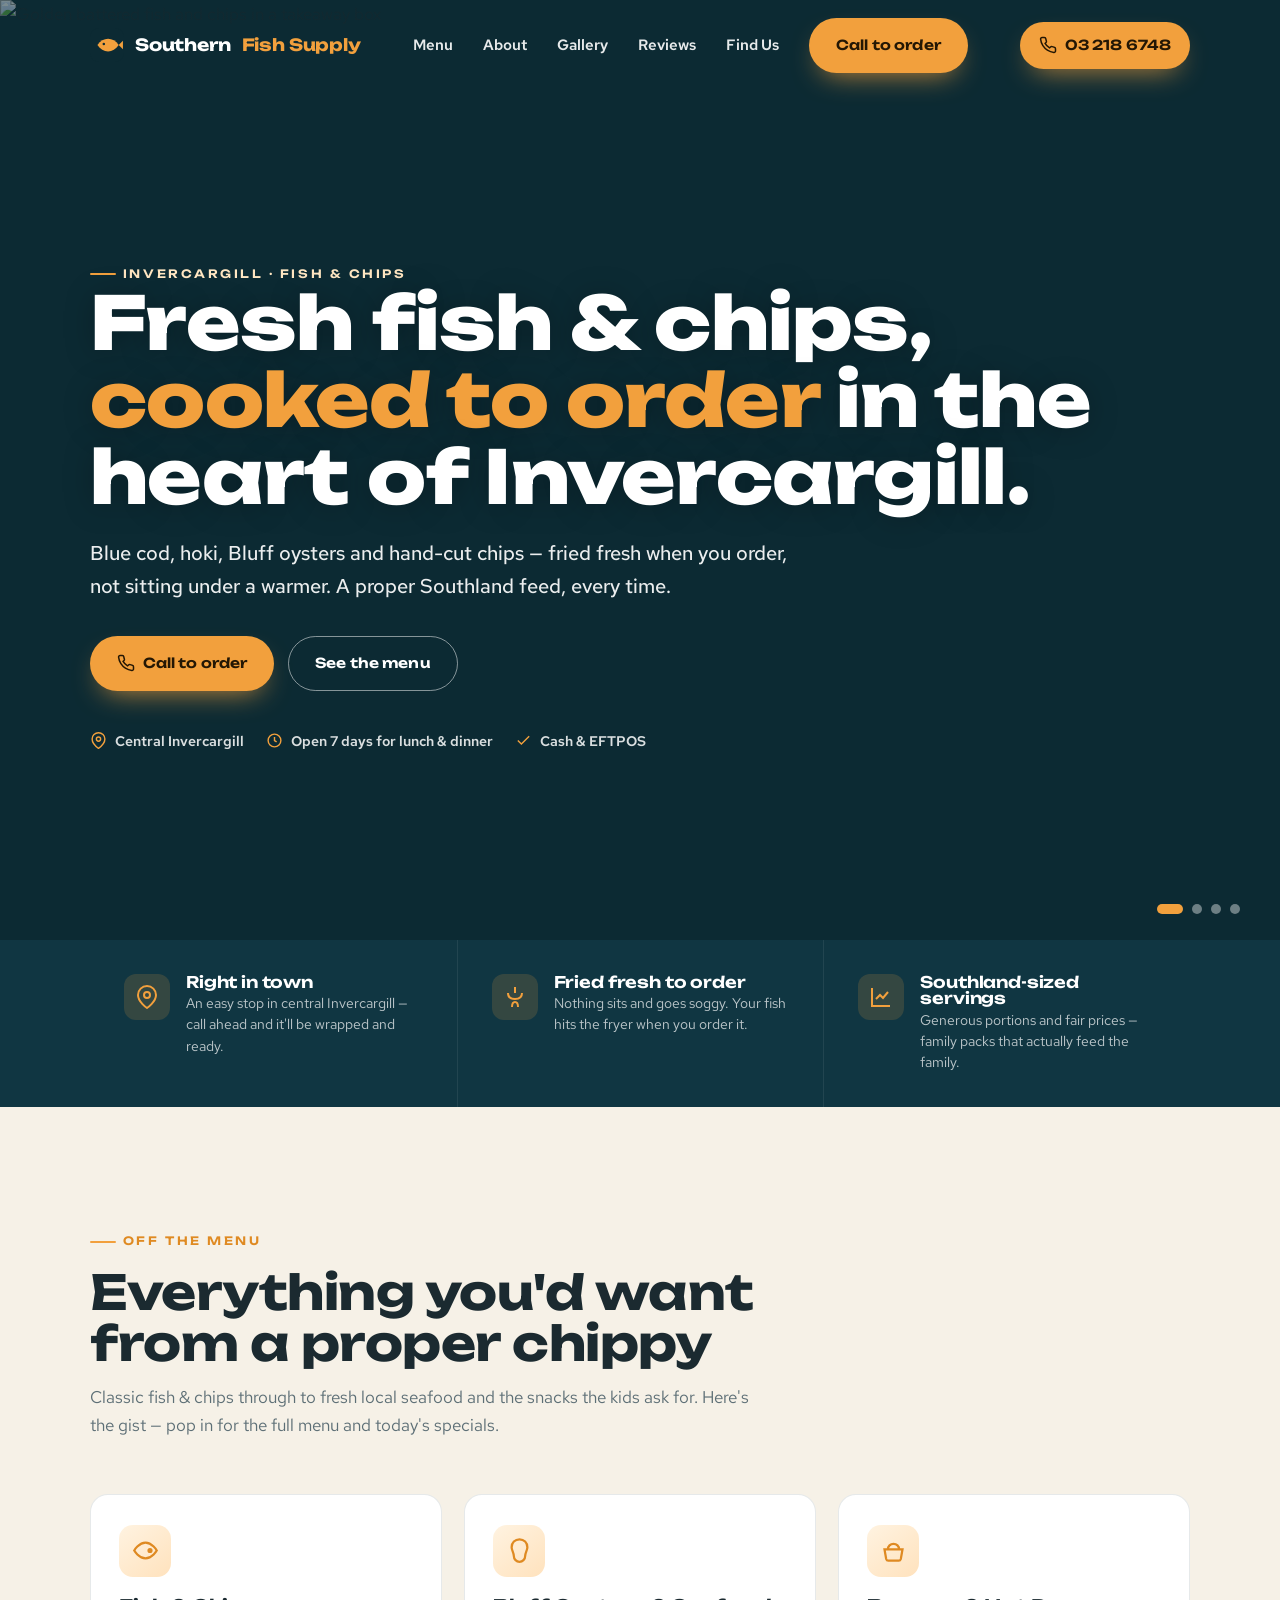
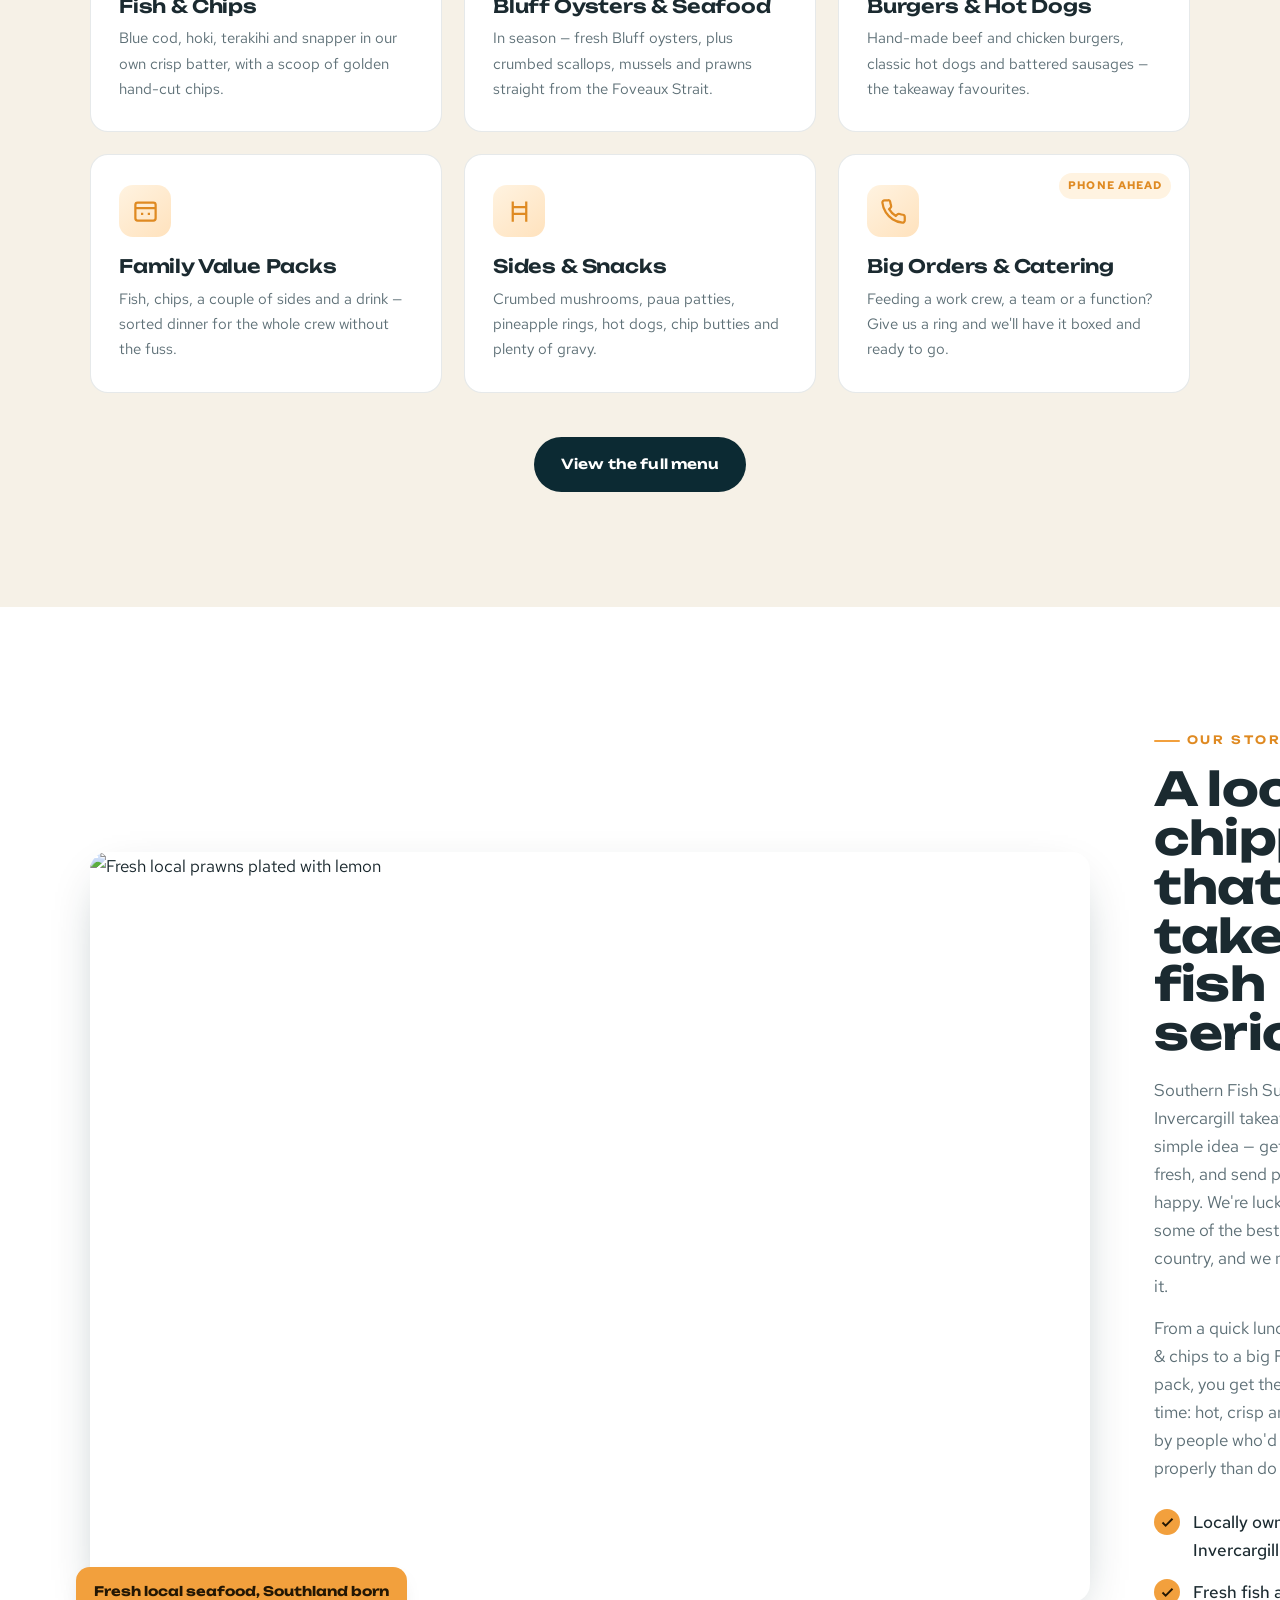
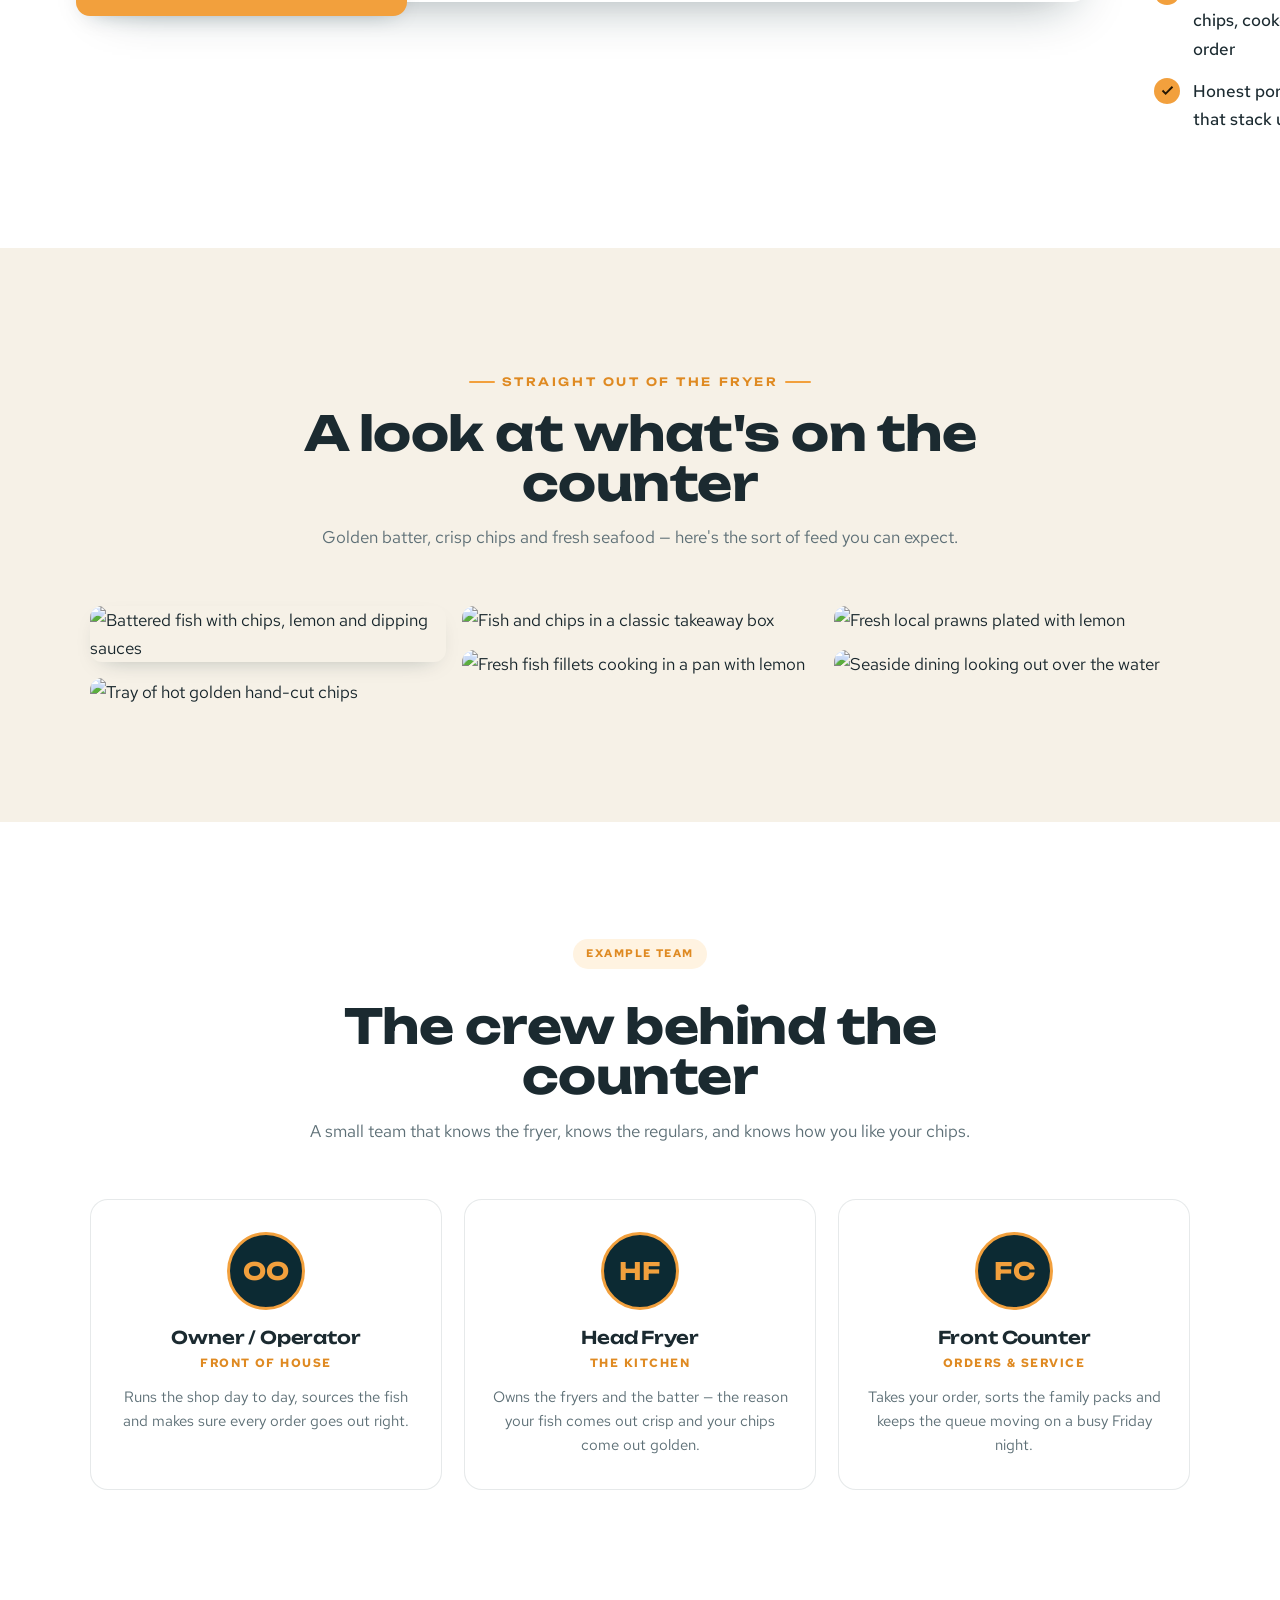
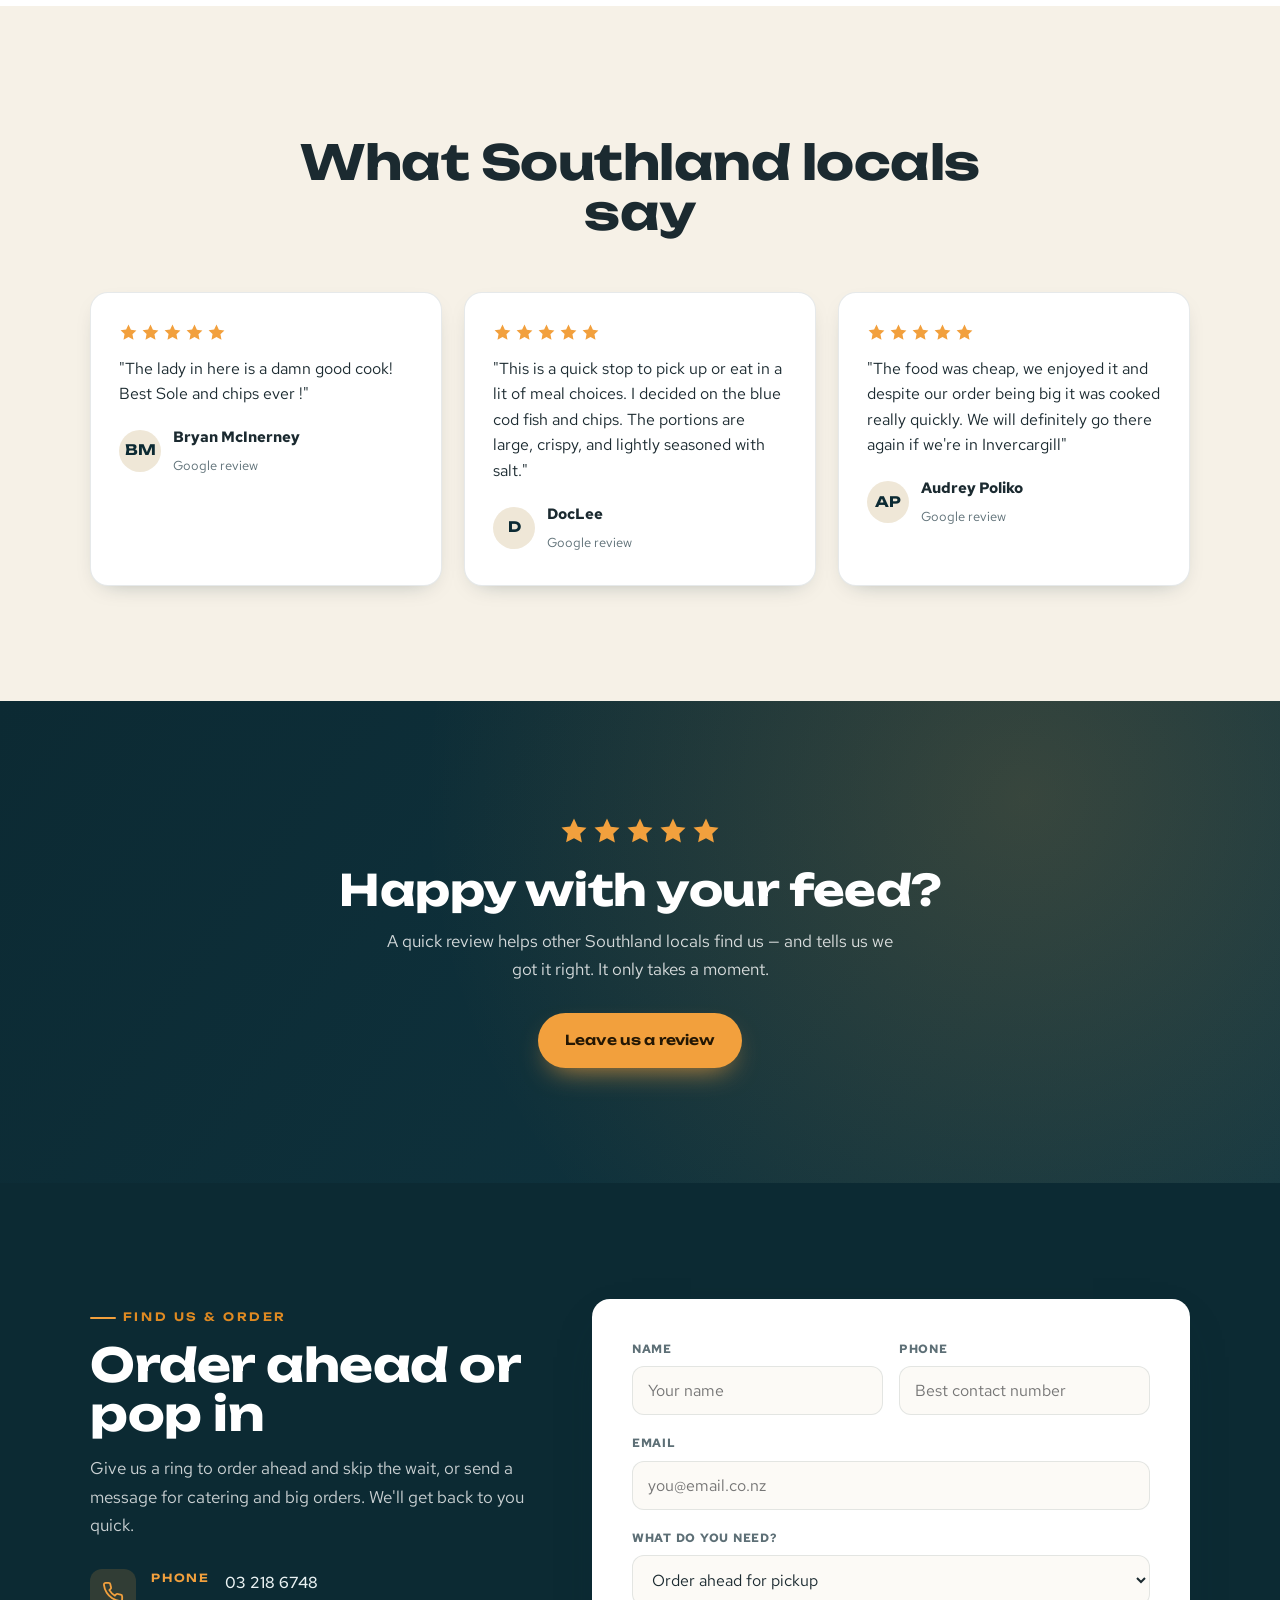
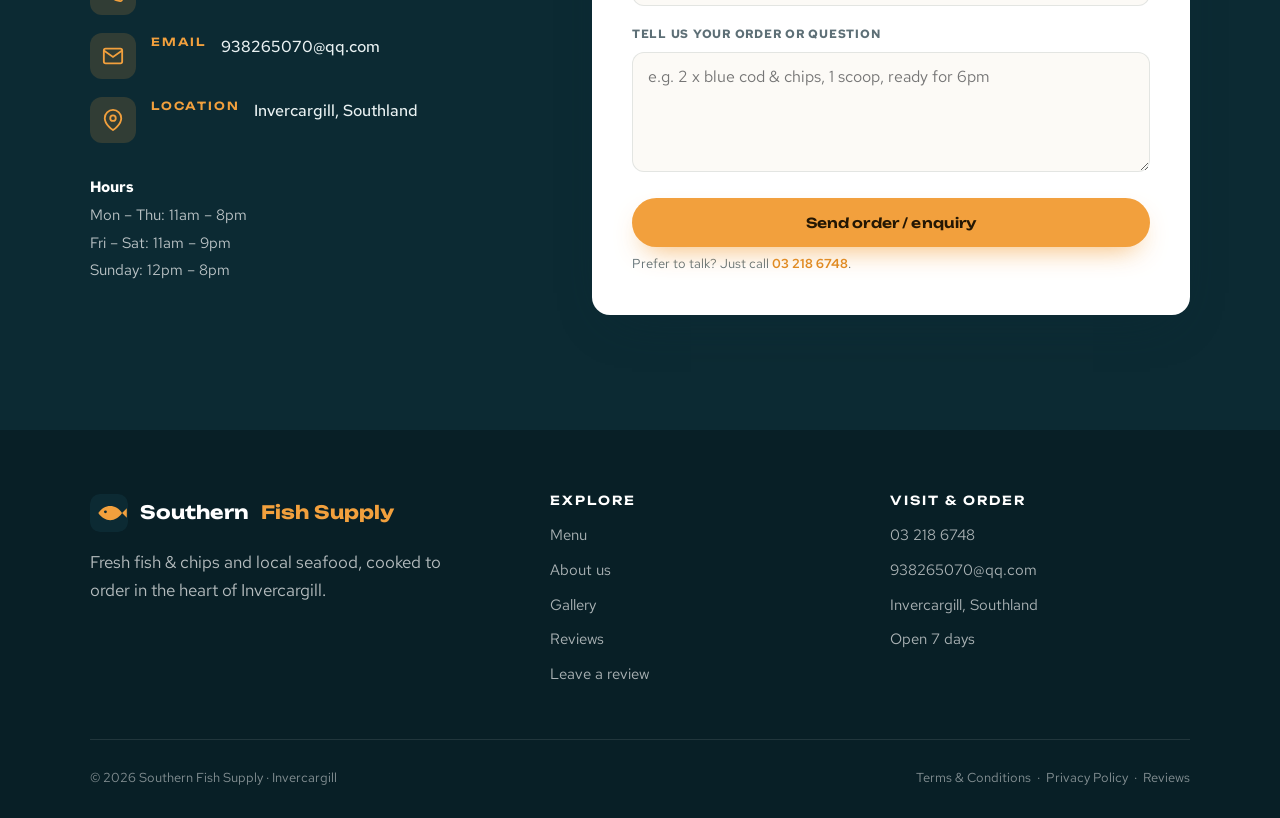
==== commit 474170fa: "Monthly review refresh: newer Google reviews Co-Authored-By: Claude Opus 5.5 <noreply@anthropic.com>" ====
--- a/index.html
+++ b/index.html
@@ -222,9 +222,7 @@
 <section id="reviews" class="bg-bone">
   <div class="wrap">
     <div class="sec-head center reveal">
-      <span class="badge">Example reviews</span>
       <h2>What Southland locals say</h2>
-      <p>A taste of the kind of feedback a busy local chippy hears across the counter.</p>
     </div>
     <div class="reviews">
       <div class="review-card reveal">
@@ -235,8 +233,8 @@
           <svg viewBox="0 0 24 24" fill="currentColor"><path d="M12 2l3 6.5 7 .9-5 4.8 1.3 7-6.3-3.4L5.7 21l1.3-7-5-4.8 7-.9z"/></svg>
           <svg viewBox="0 0 24 24" fill="currentColor"><path d="M12 2l3 6.5 7 .9-5 4.8 1.3 7-6.3-3.4L5.7 21l1.3-7-5-4.8 7-.9z"/></svg>
         </div>
-        <p class="quote">"Best blue cod and chips in Invercargill, hands down. Fish was fresh, batter was light and the chips were hot the whole way home."</p>
-        <div class="who"><span class="ini">SM</span><div><b>Sarah M.</b><span>Waikiwi</span></div></div>
+        <p class="quote">"The lady in here is a damn good cook! Best Sole and chips ever !"</p>
+        <div class="who"><span class="ini">BM</span><div><b>Bryan McInerney</b><span>Google review</span></div></div>
       </div>
       <div class="review-card reveal d1">
         <div class="stars">
@@ -246,8 +244,8 @@
           <svg viewBox="0 0 24 24" fill="currentColor"><path d="M12 2l3 6.5 7 .9-5 4.8 1.3 7-6.3-3.4L5.7 21l1.3-7-5-4.8 7-.9z"/></svg>
           <svg viewBox="0 0 24 24" fill="currentColor"><path d="M12 2l3 6.5 7 .9-5 4.8 1.3 7-6.3-3.4L5.7 21l1.3-7-5-4.8 7-.9z"/></svg>
         </div>
-        <p class="quote">"Grabbed a family pack on Friday night and it sorted the lot of us. Great value and the kids demolished the lot. Our new regular spot."</p>
-        <div class="who"><span class="ini">HT</span><div><b>Hayley T.</b><span>Windsor</span></div></div>
+        <p class="quote">"This is a quick stop to pick up or eat in a lit of meal choices. I decided on the blue cod fish and chips. The portions are large, crispy, and lightly seasoned with salt."</p>
+        <div class="who"><span class="ini">D</span><div><b>DocLee</b><span>Google review</span></div></div>
       </div>
       <div class="review-card reveal d2">
         <div class="stars">
@@ -257,8 +255,8 @@
           <svg viewBox="0 0 24 24" fill="currentColor"><path d="M12 2l3 6.5 7 .9-5 4.8 1.3 7-6.3-3.4L5.7 21l1.3-7-5-4.8 7-.9z"/></svg>
           <svg viewBox="0 0 24 24" fill="currentColor"><path d="M12 2l3 6.5 7 .9-5 4.8 1.3 7-6.3-3.4L5.7 21l1.3-7-5-4.8 7-.9z"/></svg>
         </div>
-        <p class="quote">"Got a dozen Bluff oysters in season and they were beautiful. Friendly service too — felt like a proper local. Highly recommend."</p>
-        <div class="who"><span class="ini">DR</span><div><b>Dave R.</b><span>Otatara</span></div></div>
+        <p class="quote">"The food was cheap, we enjoyed it and despite our order being big it was cooked really quickly. We will definitely go there again if we're in Invercargill"</p>
+        <div class="who"><span class="ini">AP</span><div><b>Audrey Poliko</b><span>Google review</span></div></div>
       </div>
     </div>
   </div>
